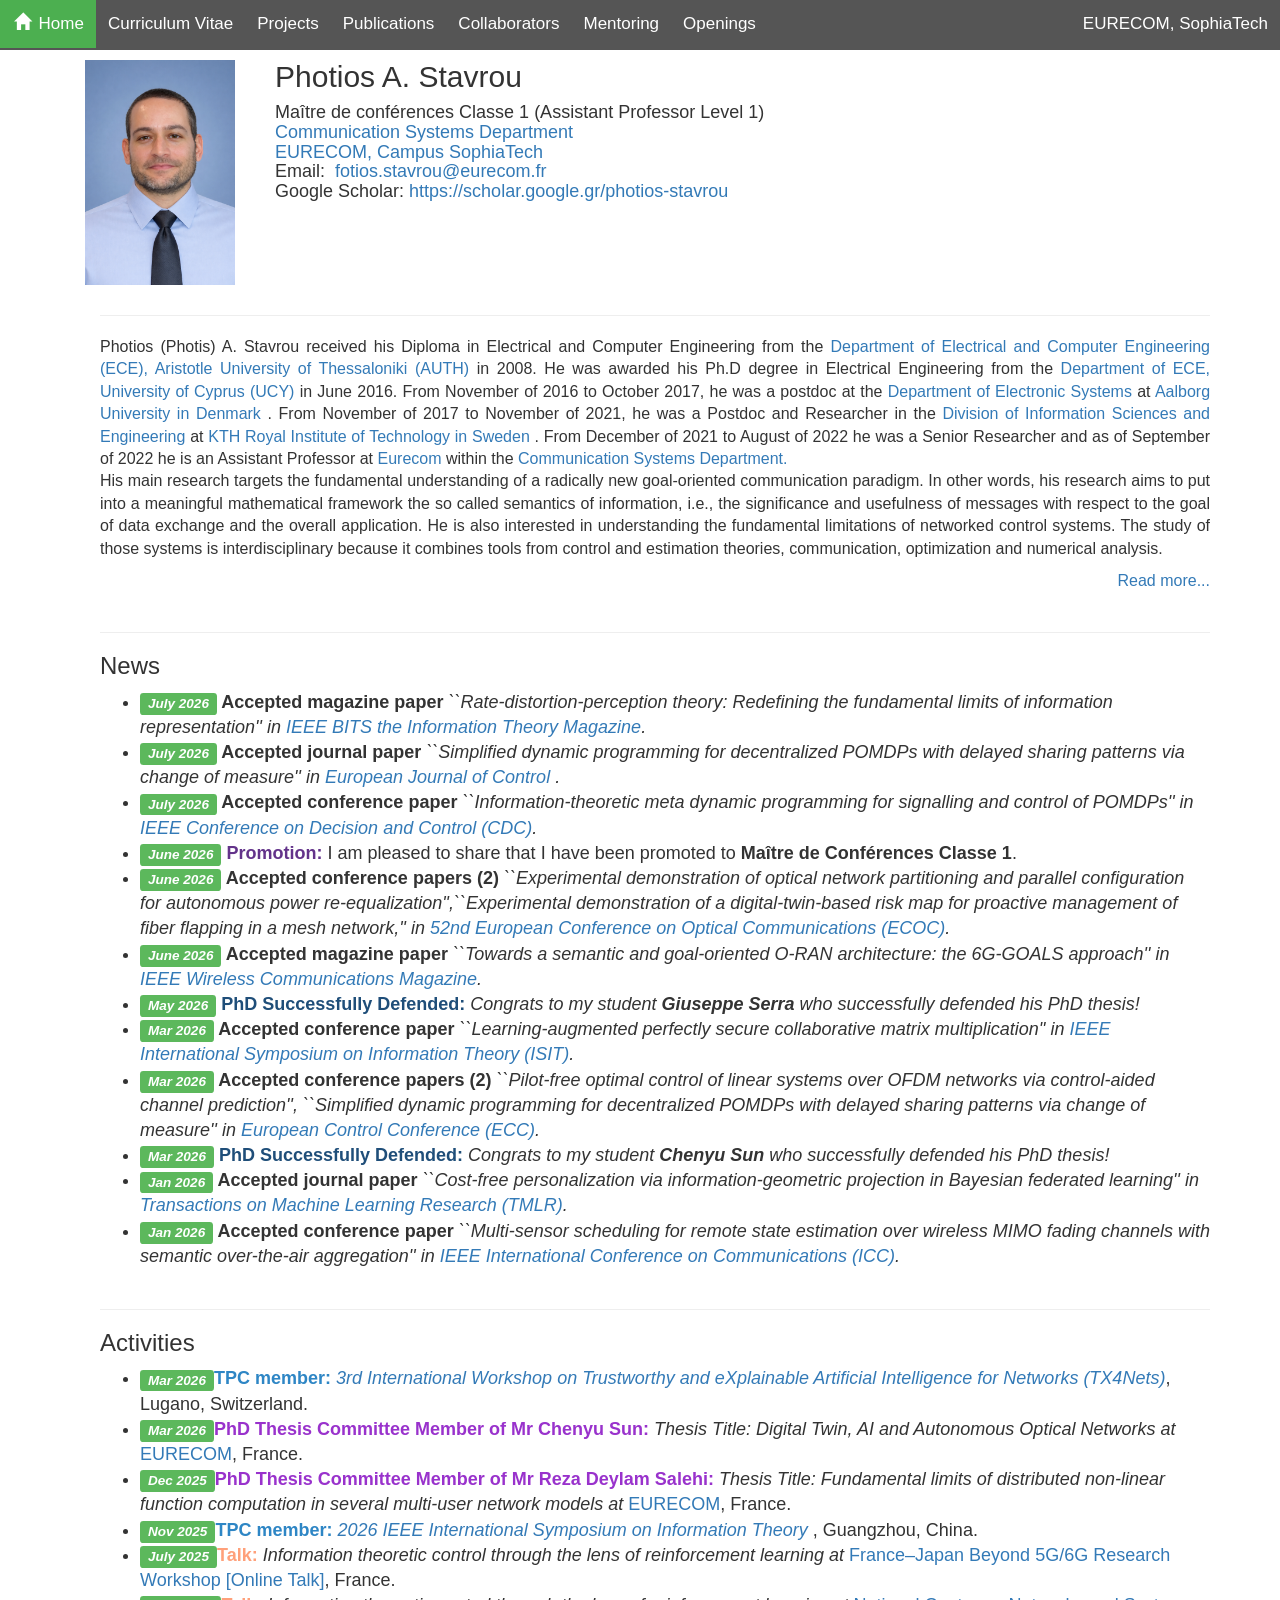
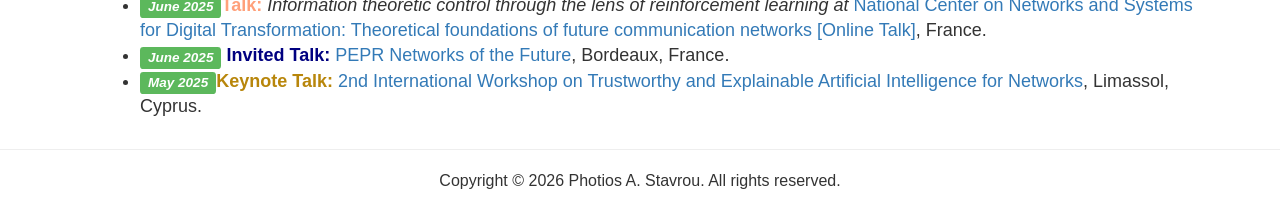
==== index.html @ 4cf9801a "Update index.html" ====
<!DOCTYPE html>
<html>
    
    <head>
        <meta charset="utf-8"/>
        <title>Photios A. Stavrou</title>
        <meta name="viewport" content="width=device-width, initial-scale=1.0"/>
        <!-- Font Awesome Icons -->
        <link rel="stylesheet" href="css/font-awesome.min.css"/>
        <!-- Bootstrap -->
        <link href="css/bootstrap.css" rel="stylesheet"/>
        <!--<link href="css/bootstrap.min.css" rel="stylesheet">-->
        <!-- HTML5 Shim and Respond.js IE8 support of HTML5 elements and media queries -->
        <!-- WARNING: Respond.js doesn't work if you view the page via file:// -->
        <!--[if lt IE 9]>
         <script src="js/html5shiv.js"></script>
         <script src="js/respond.min.js"></script>
         <![endif]-->
        <!-- jQuery (necessary for Bootstrap's JavaScript plugins) -->
        <!-- http://getbootstrap.com/customize/ change "@screen-sm" -> "@screen-md" in @grid-float-breakpoint -->
        <script src="js/jquery.min.js"></script>
        <!-- Include all compiled plugins (below), or include individual files as needed -->
        <script src="js/bootstrap.min.js"></script>
        <script src="js/menucollapse.js"></script>
        <script type="text/javascript" src="js/arrow78.js"></script>
        <script type="text/javascript" src="js/custom.js"></script>

<!--New Material-->

		<style>
    /* Make images resize on small screens */
    img {
        max-width: 100%;
        height: auto;
    }

    /* Home/profile image */
    .profile-img {
        width: 100%;
        max-width: 150px;
        height: auto;
    }

    .profile-text {
        padding-left: 10px;
    }

    .profile-text h2 {
        margin-top: 0;
    }

    /* Better spacing on phones */
    @media (max-width: 767px) {
        body {
            font-size: 14px;
        }

        h2 {
            font-size: 24px;
        }

        h3 {
            font-size: 20px;
        }

        h4 {
            font-size: 14px;
            line-height: 1.5;
        }

        .container {
            width: 100%;
            padding-left: 15px;
            padding-right: 15px;
        }

        /* Top menu becomes vertical on mobile */
        .nav-wrapper a {
            display: block;
            width: 100%;
            text-align: left;
            padding: 10px 15px;
            border-bottom: 1px solid #ddd;
        }

        .navbar-fixed-top.navbar {
            position: relative;
        }

        /* Reduce top margin since fixed navbar can create issues on mobile */
        #home {
            margin-top: 10px !important;
        }

        .profile-img {
            max-width: 100px;
            margin-bottom: 10px;
        }

        .profile-text {
            padding-left: 0;
        }
    }
</style>
	
    </head>
    
    <body id="page-top" class="index">
    <nav>
        <div class="navbar-border nav-wrapper navbar-fixed-top navbar">
            <a class="active" href="#"><i class="glyphicon glyphicon-home fa fa-fw"></i> Home</a>
            <a href="cv_1.html"><i class="fa-fw"></i> Curriculum Vitae</a>
            <a href="projects.html"><i class="fa-fw"></i> Projects</a> 
            <a href="publications.html"><i class="fa-fw"></i> Publications</a>
            <a href="collaborators.html"><i class="fa-fw"></i> Collaborators</a>
            <a href="mentoring.html"><i class="fa-fw"></i> Mentoring</a>
			<a href="openings.html"><i class="fa-fw"></i> Openings</a>
            <!--<a href="#search"><i class="glyphicon glyphicon-search fa fa-fw"></i> Search</a>-->
            <a class="title-navbar" href="https://www.eurecom.fr/en">EURECOM, SophiaTech</a>
        </div>
    </nav>
        
        <section>
            <!-- Place this tag where you want the search results to render -->
            <gcse:searchresults-only></gcse:searchresults-only>
        </section>
        
        <div class="container">

        <!-- Home Section -->
        <section  name="home" id="home" style="margin-top:40px">
            <div class="container">
				<div class="row">
                <!--<div align="left" class="col-md-2" style="margin-top:20px">-->
					<div align="left" class="col-xs-12 col-sm-3 col-md-2" style="margin-top:20px">
                    <a target="_blank" href="images/photis.png">
                        <img id="mobile-img" src="images/photis.png" width="150" border="0" height="180" alt=""></a>
                </div>
               <!--<div align="left" class="col-md-7">-->
					<!--<div align="left" class="col-md-10" style="padding-left:10px">-->
					<div align="left" class="col-xs-12 col-sm-9 col-md-10" style="padding-left:10px">
                    <h2>Photios A. Stavrou</h2>
                    
                    <h4>Maître de conférences Classe 1 (Assistant Professor Level 1)<br>
                        <a href="https://www.eurecom.fr/cm/">Communication Systems Department</a><br>
                        <a href="https://www.eurecom.fr/en/home">EURECOM, Campus SophiaTech</a><br>
                        Email:
                        <script language="JavaScript">
                            <!--
                            document.write("&nbsp;");
                            spiderjam('fotios.stavrou','eurecom.fr');
                            -->
                            </script><br/>
                        Google Scholar: <a target="_blank" href="https://scholar.google.gr/citations?user=s7KQ1fcAAAAJ&hl=en&oi=ao">https://scholar.google.gr/photios-stavrou</a><br>
                    </h4>                    
                </div>
                </div>
			<!--New Material-->




			
                
                <!--<p><a href="#" class="btn btn-primary">More &raquo;</a></p>-->
                <b class="expandshow" style="display:none;" id="tab-1">
                    <button class="btn btn-primary btn-lg btn-block" style="width: 100%;" onclick="javascript:$('.allshow').show();$('.noshow').hide();$('.collapseshow').show();$('.expandshow').hide();">EXPAND ALL SECTIONS <span class="glyphicon glyphicon-chevron-down"></span></button>
                </b>
                <b class="collapseshow" style="display:none;" id="tab-1">
                    <button class="btn btn-primary btn-lg btn-block" style="display: block; width: 100%;" onclick="javascript:$('.allshow').hide();$('.noshow').show();$('.expandshow').show();$('.collapseshow').hide();">COLLAPSE ALL SECTIONS <span class="glyphicon glyphicon-chevron-up"></span></button>
                </b>
                
            </div>
        </section>
        
        <!-- Home Section -->
        <section name="intro" id="intro">
            <div class="container lead">
                <div style="text-align: left; margin-top:10px" class="col-md-12">
                    <!--<h2>Welcome!</h2>-->
                    
                    <b class="noshow" style="display:none;" id="tab-1">
                        <button class="btn btn-default btn-lg btn-block" style="display: block; width: 100%;" onclick="javascript:$('#tab-intro-content').toggle();">Introduction <span class="glyphicon glyphicon-chevron-down"></span></button>
                    </b>
                    
                    <div class="allshow" style="display:none;" id="tab-intro-content">
                        <hr class="star-primary">

                        <p style="text-align:justify"> Photios (Photis) A. Stavrou received his Diploma in Electrical and Computer Engineering  
                        from the <a target="_blank" href="http://www.ucy.ac.cy/"> Department of Electrical and Computer Engineering (ECE), </a> <a target="_blank" href="https://www.auth.gr/ee"> 
                        Aristotle University of Thessaloniki (AUTH)</a> in 2008. He was awarded his Ph.D degree in Electrical Engineering from the <a target="_blank" href="http://www.ucy.ac.cy/ece/en/"> 
                        Department of ECE, <a/> <a target="_blank" href="http://www.ucy.ac.cy/"> University of Cyprus (UCY) </a> in June 2016. From November of 2016 to October 2017, he was a postdoc 
                        at the <a target="_blank" href="http://www.es.aau.dk/"> Department of Electronic Systems </a> at <a target="_blank" href="http://www.en.aau.dk/"> Aalborg University in Denmark </a>. From November of 2017 to November of 2021, he was a Postdoc and Researcher in the 
                        <a target="_blank" href="https://www.kth.se/en/ees/omskolan/organisation/avdelningar/information-science-and-engineering"> Division of Information Sciences and Engineering </a> at <a target="_blank" href="https://www.kth.se/en"> KTH Royal Institute of Technology in Sweden </a>. From December of 2021 
						to August of 2022 he was a Senior Researcher and as of September of 2022 he is an Assistant Professor </a> at <a target="_blank" href="https://www.eurecom.fr/en">Eurecom </a> within the  <a target="_blank" href="https://www.eurecom.fr/cm/welcome">Communication Systems Department.</a>
                        </br>His main research targets the fundamental understanding of a radically new goal-oriented communication paradigm. In other words, his research aims to put into a meaningful mathematical framework the
						so called semantics of information, i.e., the significance and usefulness of messages with respect to the goal of data exchange and the overall application. He is also interested in understanding the fundamental limitations of networked control systems. The study of those systems is interdisciplinary 
			            because it combines tools from control and estimation theories, communication, optimization and numerical analysis.
                        </p>
                    <p style="text-align:right"><a href="cv.html">Read more...</a><p>
                    </div>
                </div>
            </div>
        </section>
        
        
        <!-- News Section -->
        <section  name="news" id="news">
            <div class="container lead">
                <div style="text-align: left; margin-top:10px" class="col-md-12">
                    
                    <b class="noshow" style="display:none;" id="tab-3">
                        <button class="btn btn-default btn-lg btn-block" style="display: block; width: 100%;" onclick="javascript:$('#tab-news-content').toggle();">News  <span class="glyphicon glyphicon-chevron-down"></span></button>
                    </b>
                    <div class="allshow" style="display:none;" id="tab-news-content">
                        <hr class="star-primary">
                        <h3>News</h3>
               			<ul>
							<li><span class="label label-success"><i>July 2026</i></span><b> Accepted magazine paper </b><i> ``Rate-distortion-perception theory: Redefining the fundamental limits of information representation'' in <a target="https://www.itsoc.org/bits"> IEEE BITS the Information Theory Magazine</a>.</i></li></li>
							<li><span class="label label-success"><i>July 2026</i></span><b> Accepted journal paper </b><i> ``Simplified dynamic programming for decentralized POMDPs with delayed sharing patterns via change of measure'' in <a target="https://www.sciencedirect.com/journal/european-journal-of-control"> European Journal of Control </a>.</i></li></li>
							<li><span class="label label-success"><i>July 2026</i></span><b> Accepted conference paper </font> </b><i> ``Information-theoretic meta dynamic programming for signalling and control  of POMDPs''</a> in <a target="https://cdc2026.ieeecss.org/"> IEEE Conference on Decision and Control (CDC)</a>.</i></li></li>
							<li><span class="label label-success"><i>June 2026</i></span><b> <font color=#63338A>Promotion: </font></b> I am pleased to share that I have been promoted to <b>Maître de Conférences Classe 1</b>.</i></li>
						   	<li><span class="label label-success"><i>June 2026</i></span><b> Accepted conference papers (2) </b><i> ``Experimental demonstration of optical network partitioning and parallel configuration for autonomous power re-equalization'',``Experimental demonstration of a digital-twin-based risk map for proactive management of fiber flapping in a mesh network,'' in <a target="https://www.ecoc2026.org/ECOC2026"> 52nd European Conference on Optical Communications (ECOC)</a>.</i></li></li>
							<li><span class="label label-success"><i>June 2026</i></span><b> Accepted magazine paper </b><i> ``Towards a semantic and goal-oriented O-RAN architecture: the 6G-GOALS approach'' in <a target="https://www.comsoc.org/publications/magazines/ieee-wireless-communications"> IEEE Wireless Communications Magazine</a>.</i></li></li>
							<li><span class="label label-success"><i>May 2026</i></span><b> <font color=#1F4E79>PhD Successfully Defended:</font> </b><i> Congrats to my student <b>Giuseppe Serra</b> who successfully defended his PhD thesis!</i>
							<li><span class="label label-success"><i>Mar 2026</i></span><b> Accepted conference paper</b><i> ``Learning-augmented perfectly secure collaborative matrix multiplication'' in <a target="https://2026.ieee-isit.org/"> IEEE International Symposium on Information Theory (ISIT)</a>.</i></li></li>
							<li><span class="label label-success"><i>Mar 2026</i></span><b> Accepted conference papers (2)</b><i> ``Pilot-free optimal control of linear systems over OFDM networks via control-aided channel prediction'', ``Simplified dynamic programming for decentralized POMDPs with delayed sharing patterns via change of measure'' in <a target="https://ecc26.euca-ecc.org/"> European Control Conference (ECC)</a>.</i></li></li>
						    <li><span class="label label-success"><i>Mar 2026</i></span><b> <font color=#1F4E79>PhD Successfully Defended:</font> </b><i> Congrats to my student <b>Chenyu Sun</b> who successfully defended his PhD thesis!</i>
							<li><span class="label label-success"><i>Jan 2026</i></span><b> Accepted journal paper </b><i> ``Cost-free personalization via information-geometric projection in Bayesian federated learning'' in <a target="https://jmlr.org/tmlr/"> Transactions on Machine Learning Research (TMLR)</a>.</i></li></li>
							<li><span class="label label-success"><i>Jan 2026</i></span><b> Accepted conference paper </b><i> ``Multi-sensor scheduling for remote state estimation over wireless MIMO fading channels with semantic over-the-air aggregation'' in <a target="https://icc2026.ieee-icc.org/"> IEEE International Conference on Communications (ICC)</a>.</i></li></li>
							<!--<li><span class="label label-success"><i>September 2025</i></span><b> Accepted journal paper</b><i> ``Alternating minimization schemes for computing rate-distortion-perception functions with f-divergence perception constraints'' in <a target="https://www.itsoc.org/it-trans"> IEEE Transactions on Information Theory</a>.</i></li></li>
						    <li><span class="label label-success"><i>July 2025</i></span><b> Accepted conference paper </font> </b><i> ``Directed information constrained Markov decision processes: Approximations in Value space''</a> in <a target="https://cdc2025.ieeecss.org/"> IEEE Conference on Decision and Control (CDC)</a>.</i></li></li>
						    <li><span class="label label-success"><i>July 2025</i></span><b> <font color=#E9567A>Achievement: </font></b> I am pleased to share that our recently accepted paper at <b>MLSP 2025</b>, titled <i> ``Information entropy-based scheduling for communication-efficient decentralized learning,'' has been selected for oral presentation, ranking among the top 25 submissions of the conference. Congratulations to all co-authors on this recognition! </i></li></li>
						   	<li><span class="label label-success"><i>June 2025</i></span><b> Accepted conference paper </b><i> ``On distributionally robust lossy source coding,'' in <a target="https://www.ieee-itw2025.org/"> IEEE Information Theory Workshop (ITW)</a>.</i></li></li>
						   	<li><span class="label label-success"><i>June 2025</i></span><b> Accepted conference paper </b><i> ``Information entropy-based scheduling for communication-efficient decentralized learning,'' in <a target="https://2025.ieeemlsp.org/en/"> IEEE International Workshop on Machine Learning for Signal Processing (MLSP)</a>.</i></li></li>
						   	<li><span class="label label-success"><i>May 2025</i></span><b> Accepted conference paper </b><i> ``Optimization for semantic-aware resource allocation under CPT-based utilities,'' in <a target="https://2025.ieeespawc.org/"> IEEE 26th International Workshop on Signal Processing and Artificial Intelligence for Wireless Communications (SPAWC)</a>.</i></li></li>
						   	<li><span class="label label-success"><i>April 2025</i></span><b> Accepted conference paper</b><i> ``On the rate-distortion-perception function for Gaussian processes'' in <a target="https://2025.ieee-isit.org/"> IEEE International Symposium on Information Theory (ISIT)</a>.</i></li></li>
						    <li><span class="label label-success"><i>April 2025</i></span><b> Accepted journal paper</b><i> ``Experimental demonstration of local AI-agents for lifecycle management and control automation of optical networks'' in <a target="https://opg.optica.org/jocn/home.cfm"> Journal of Optical Communications and Networking</a>.</i></li></li>
						    <li><span class="label label-success"><i>Mar 2025</i></span><b> Accepted conference paper </font> </b><i> ``A new finite-time horizon dynamic programming analysis of nonanticipative rate-distortion function for Markov sources''</a> in <a target="https://ecc25.euca-ecc.org/"> European Control Conference (ECC)</a>.</i></li></li>
						    <li><span class="label label-success"><i>Mar 2025</i></span><b> Accepted journal paper</b><i> ``Digital twin enabled multi-step strategies for autonomous power equalization in optical networks'' in <a target="https://opg.optica.org/jocn/home.cfm"> Journal of Optical Communications and Networking</a>.</i></li></li>
						    <li><span class="label label-success"><i>Jan 2025</i></span><b> Accepted conference papers (2)</b><i> ``CSI-Free low-complexity remote state estimation over wireless MIMO fading channels using semantic analog aggregation'', ``Goal-oriented semantic resource allocation with cumulative prospect theoretic agents'' in <a target="https://icc2025.ieee-icc.org/"> IEEE International Conference on Communications (ICC)</a>.</i></li></li>
						    <li><span class="label label-success"><i>Dec 2024</i></span><b> Accepted conference paper </font> </b><i> ``Digital twin-enabled optical network channel power management by WSS and booster auto-adjustment''</a> in <a target="https://www.ofcconference.org/en-us/home/"> Optical Fiber Communications Conference and Excibition (OFC)</a>.</i></li></li>
						    <li><span class="label label-success"><i>Sep 2024</i></span><b> Accepted conference paper </b><i> ``First demonstration of fine-tuned LLM for digital twin optical networks: AI-Agent for lifecycle management and automation,'' in <a target="https://www.ecoc2024.org/"> 50th European Conference on Optical Communications (ECOC)</a>.</i></li></li>
						   	<li><span class="label label-success"><i>Sep 2024</i></span><b><font color=#E9967A>New PostDoc: </font></b><i>Dr <a target="_blank" href="https://www.eurecom.fr/en/people/tang-minjie">Minjie Tang</a> joins EURECOM as a new PostDoc in our group. He will work on goal-oriented semantic communications, reinforcement learning, and control under an EU-SNS-JU project. Welcome Minjie! </i></li>
						    <li><span class="label label-success"><i>July 2024</i></span><b> Accepted conference paper </b><i> ``Digital twin enabled automatic power adjustment with multi-step lookahead prediction,'' in <a target="https://www.ecoc2024.org/"> 50th European Conference on Optical Communications (ECOC)</a>.</i></li></li>
						   	<li><span class="label label-success"><i>July 2024</i></span><b> Accepted conference paper </b><i> ``Analyzing α-divergence in Gaussian rate-distortion-perception theory,'' in <a target="https://spawc2024.org/"> 25th IEEE International Workshop on Signal Processing Advances in Wireless Communications (SPAWC)</a>.</i></li></li>
						   	<li><span class="label label-success"><i>April 2024</i></span><b> Accepted conference papers (2)</b><i> ``Copula-based estimation of continuous sources of a class of constrained rate-distortion functions'', ``Computation of the Gaussian multivariate rate-distortion-perception function'' in <a target="https://2024.ieee-isit.org/"> IEEE International Symposium on Information Theory (ISIT)</a>.</i></li></li>
						    <li><span class="label label-success"><i>Mar 2024</i></span><b> Accepted conference paper</b><i> ``Goal-oriented and semantic communication in AI-native networks: the 6G-GOALS approach,'' in <a target="https://www.eucnc.eu/"> 2024 European Conference on Networks and Communications & 6G Summit (EuCNC/6G Summit): Physical Layer and Fundamentals (PHY)</a>.</i></li></li>
						    <li><span class="label label-success"><i>Mar 2024</i></span><b> Accepted journal paper</b><i> ``On the computation of the Gaussian rate-distortion-perception function'' in <a target="https://www.itsoc.org/jsait"> IEEE Journal on Selected Areas in Information Theory</a>.</i></li></li>
						    <li><span class="label label-success"><i>Jan 2024</i></span><b> Accepted journal paper</b><i> ``Indirect NRDF for partially-observable Gauss-Markov processes with MSE distortion: characterizations and optimal solutions'' in <a target="https://ieeecss.org/publication/transactions-automatic-control"> IEEE Transactions on Automatic Control</a>.</i></li></li>
						    <li><span class="label label-success"><i>Jan 2024</i></span><b><font color=#9ACD32>New PhD student: </font></b><i>Mr <a target="_blank" href="https://www.eurecom.fr/en/people/vaidanis-symeon">Symeon Vaidanis</a> joins EURECOM as a new PhD student in our group. He will work on goal-oriented semantic communications within an EU-SNS-JU project. Welcome Symeon! </i></li>
						    <li><span class="label label-success"><i>Dec 2023</i></span><b> Accepted conference paper </font> </b><i> ``Digital twin-enabled optical network automation: power re-optimization''</a> in <a target="https://www.ofcconference.org/en-us/home/about/"> Optical Fiber Communications Conference and Excibition (OFC)</a>.</i></li></li>
						    <li><span class="label label-success"><i>Nov 2023</i></span><b> <font color=#DDA0DD> Best Paper Award </font> </b><i> ``Digital twin-enabled service optimization sequence of actions for power equalization''</a> in <a target="http://acpconf.com/"> Asia Communications and Photonics Conference/International Photonics and Optoelectronics Meetings (ACP/POEM)</a>.</i></li></li>
						    <li><span class="label label-success"><i>Sep 2023</i></span><b> Accepted conference paper </font> </b><i> ``Digital twin-enabled service optimization sequence of actions for power equalization''</a> in <a target="http://acpconf.com/"> Asia Communications and Photonics Conference/International Photonics and Optoelectronics Meetings (ACP/POEM)</a>.</i></li></li>
						    <li><sp-an class="label label-success"><i>July 2023</i></span><b> <font color=#CD5C5C>European Commission Research Grant: </font> </b><i> ``6G-Goal-Oriented AI-Enabled Learning and Semantic Communication Networks''</a>. For few more details check <a href="projects.html"><i class="fa-fw"></i> Projects</a>.</i> </li></li>
						    <li><span class="label label-success"><i>April 2023</i></span><b> Accepted conference papers (2)</b><i> ``Indirect rate distortion functions with f-separable distortion criterion'', ``Computation of rate-distortion-perception-function under f-divergence perception constraints'' in <a target="https://isit2023.org/"> IEEE International Symposium on Information Theory (ISIT)</a>.</i></li></li>
						    <li><span class="label label-success"><i>April 2023</i></span><b> Accepted journal paper</b><i> ``The role of fidelity in goal-oriented semantic communication: a rate distortion approach'' in <a target="https://www.comsoc.org/publications/journals/ieee-tcom"> IEEE Transactions on Communications</a>.</i></li></li>
						    <li><span class="label label-success"><i>Feb 2023</i></span><b> Accepted conference paper</b><i> ``Goal-oriented single-letter codes for lossy joint source-channel coding'' in <a target="https://itw2023.org/"> IEEE Workshop on Information Theory (ITW)</a>.</i></li></li>
						    <!--<li><span class="label label-success"><i>Nov 2022</i></span><b> <font color=#7E5109>Guest Editorial Duties:</font></b> I am serving as a Guest Editor at <a target="https://www.mdpi.com/journal/entropy"> Entropy MDPI</a>, along with <a target="_blank" href="https://pappas-nikolaos.github.io/"> Prof. N. Pappas</a>, 
							<a target="_blank" href="https://users.metu.edu.tr/home304/ssaritas/wwwhome/"> Prof. S. Sar&#305;ta&#351 </a> and <a target="_blank" href="https://sites.google.com/view/giuliacervia/home-page"> Prof. G. Cervia</a>, for a special issue on the <a target="_blank" href="https://www.mdpi.com/journal/entropy/special_issues/9F9R6XA35E"> Foundations of goal-oriented semantic communication in intelligent networks</a>.  
						    <li><span class="label label-success"><i>Oct 2022</i></span><b> <font color=#d2691e>Job Opportunities:</font></b> I have two openings (Phd+Post-Doc) in my research group.  For more detais check <i><a href="openings.html"><i class="fa-fw"></i> Openings</a>.</i></li>
						    <li><span class="label label-success"><i>Sep 2022</i></span><b> <font color=#DC143C>New Position: Maître de conférences (Assistant Professor)</font></b><i> Communication Systems Department at <a target="https://www.eurecom.fr/"> Eurecom</a>, Sophia-Antipolis, France.</i></li></li>
						    <li><span class="label label-success"><i>April 2022</i></span><b> <font color=#0000FF>IEEE Senior Member: </font></b> Elevated to the grade of IEEE Senior member.</li>
						    <li><span class="label label-success"><i>April 2022</i></span><b> Accepted conference paper</b><i> ``A rate distortion approach to goal-oriented communication'' in <a target="https://www.isit2022.org/"> IEEE International Symposium on Information Theory (ISIT)</a>.</i></li></li>-->
				          </ul>
                    </div>
                </div>
            </div>
        </section>

        <!-- Recent Activities Section -->
        <section  name="activities" id="activities">
            <div class="container lead">
                <div style="text-align: left; margin-top:10px" class="col-md-12">
                    
                    <b class="noshow" style="display:none;" id="tab-3">
                        <button class="btn btn-default btn-lg btn-block" style="display: block; width: 100%;" onclick="javascript:$('#tab-activities-content').toggle();">Activities  <span class="glyphicon glyphicon-chevron-down"></span></button>
                    </b>
                    <div class="allshow" style="display:none;" id="tab-activities-content">
                        <hr class="star-primary">
                        <h3>Activities</h3>
                        <ul> 
							<li><span class="label label-success"><i>Mar 2026</i></span><b><font color=#2E86C5>TPC member: </font></b><i><a target="_blank" href="https://sites.google.com/view/tx4nets2026/home?authuser=0"> 3rd International Workshop on Trustworthy and eXplainable Artificial Intelligence for Networks (TX4Nets)</a></i>, Lugano, Switzerland.</i></li></li>
                            <li><span class="label label-success"><i>Mar 2026</i></span><b><font color=#9932CC>PhD Thesis Committee Member of Mr Chenyu Sun: </font></b><i> Thesis Title: Digital Twin, AI and Autonomous Optical Networks at </i><a target="_blank" href="https://www.eurecom.fr/en"> EURECOM</a>, France.</i></li></li>
                            <li><span class="label label-success"><i>Dec 2025</i></span><b><font color=#9932CC>PhD Thesis Committee Member of Mr Reza Deylam Salehi: </font></b><i> Thesis Title: Fundamental limits of distributed non-linear function computation in several multi-user network models at </i><a target="_blank" href="https://www.eurecom.fr/en"> EURECOM</a>, France.</i></li></li>
                            <li><span class="label label-success"><i>Nov 2025</i></span><b><font color=#2E86C5>TPC member: </font></b><i><a target="_blank" href="https://2026.ieee-isit.org/"> 2026 IEEE International Symposium on Information Theory </a></i>, Guangzhou, China.</i></li></li>
                            <li><span class="label label-success"><i>July 2025</i></span><b><font color=#FFA07A>Talk: </font></b><i>Information theoretic control through the lens of reinforcement learning at </i><a target="_blank" href="">France–Japan Beyond 5G/6G Research Workshop [Online Talk]</a>, France.</i></li></li>
                            <li><span class="label label-success"><i>June 2025</i></span><b><font color=#FFA07A>Talk: </font></b><i>Information theoretic control through the lens of reinforcement learning at </i><a target="_blank" href="https://perso.telecom-paristech.fr/wigger/Foundations_Networks.html">National Center on Networks and Systems for Digital Transformation: Theoretical foundations of future communication networks [Online Talk]</a>, France.</i></li></li>
                            <li><span class="label label-success"><i>June 2025</i></span><b> <font color=#000080>Invited Talk:</font> </b><a target="_blank" href="https://pepr-reseaux.sciencesconf.org/resource/page/id/2">PEPR Networks of the Future</a>, Bordeaux, France.</li>
                            <li><span class="label label-success"><i>May 2025</i></span><b><font color=#B8860B>Keynote Talk: </font></b><a target="_blank" href="https://networking.ifip.org/2025/index.php/workshops/tx4nets">2nd International Workshop on Trustworthy and Explainable Artificial Intelligence for Networks</a>, Limassol, Cyprus.</li>
                            <!--<li><span class="label label-success"><i>May 2024</i></span><b><font color=#6b00b3>Project F2F meeting: </font></b><i> 6G-GOALS SNS-JU Project Meeting, Capri, Italy, 29-31 of May.</i></li>
                            <li><span class="label label-success"><i>Feb 2024</i></span><b><font color=#7393B3>Seminar Talk: </font></b><i>On the computation of the rate-distortion-perception function at </i><a target="_blank" href="https://project.inria.fr/peprreseauxdufuturpc9/seminar-series/">PEPR, PC-9: Foundations of Communication Networks Online Seminars (FOUNDS)</a>, French National Agency for Research (ANR), France 2030 Program. [<a target="_blank" href="https://www.canal-u.tv/chaines/founds/founds-seminar-series-talk-06-by-dr-fotios-stavrou-on-the-computation-of-rate">Online link</a>]</i></li></li>
                            <li><span class="label label-success"><i>Jan 2024</i></span><b><font color=#OO8B8B>Kick-off meeting of EU SNS 6G-GOALS: </font></b><a target="_blank" href="https://www.leti-cea.com/cea-tech/leti/english/Pages/Welcome.aspx">CEA-LETI</a>, Grenoble, France.</i></li></li>
                            <li><span class="label label-success"><i>Nov 2023</i></span><b><font color=#FFA07A>Talk: </font></b><i>Information-theoretic perspectives in communications, sensing, and control, at </i><a target="_blank" href="https://www.eurecom.fr/en/node/388">EURECOM</a>, France.</i></li></li>
                            <li><span class="label label-success"><i>Sept 2023</i></span><b><font color=#B8860B>Keynote Talk: </font></b><a target="_blank" href="">Huawei Strategy and Technology Workshop</a>, Tegernsee, Germany.</i></li></li>
                            <li><span class="label label-success"><i>July 2023</i></span><b><font color=#800080>Session Chairing: </font></b><a target="_blank" href="https://www.6gwff.org/">6G Wireless Foundations Forum</a>, EURECOM, Sophia-Antipolis, France.</i></li></li>
                            <li><span class="label label-success"><i>July 2023</i></span><b><font color=#FF7F50>Keynote Talk: </font></b><a target="_blank" href="http://idi-wolit.com/wolit23/">International Workshop on Learning and Information Theory</a>, Shenzhen-Hong Kong.</i></li></li>
                            <li><span class="label label-success"><i>Nov 2022</i></span><b><font color=#2E86C1 >Guest Editor: </font></b><a target="_blank" href="https://www.mdpi.com/journal/entropy"> Entropy MDPI</a>, Basel, CH.</i></li></li>
                            <li><span class="label label-success"><i>July 2022</i></span><b><font color=#FFA07A>Talk: </font></b><a target="_blank" href="https://ecc22.euca-ecc.org/">European Control Conference</a>, London, UK.</i></li></li>
                            <li><span class="label label-success"><i>May 2021</i></span><b> <font color=#000080>Invited Seminar Talk:</font> </b>Structural Solutions via Optimal Reverse-Waterfilling Algorithms in Low-Delay Quantized MMSE State Estimation:</i><a target="_blank" href="https://www.youtube.com/watch?v=rfX8IS6SCX0&t=24s"> Online at Youtube</a></li></li>-->
                            </ul>
                    </div>
                </div>
            </div>
        </section>
       <!-- Global site tag (gtag.js) - Google Analytics -->
<script async src="https://www.googletagmanager.com/gtag/js?id=UA-70084577-1"></script>
<script>
  window.dataLayer = window.dataLayer || [];
  function gtag(){dataLayer.push(arguments);}
  gtag('js', new Date());

  gtag('config', 'UA-70084577-1');
</script>

        </div>
        
        
    <hr class="star-primary">
    <footer>
        <small>
            <center>
            <p>Copyright &copy; 2026 Photios A. Stavrou. All rights reserved.</p>
            </center>
        </small>
    </footer>
    </body>
</html>
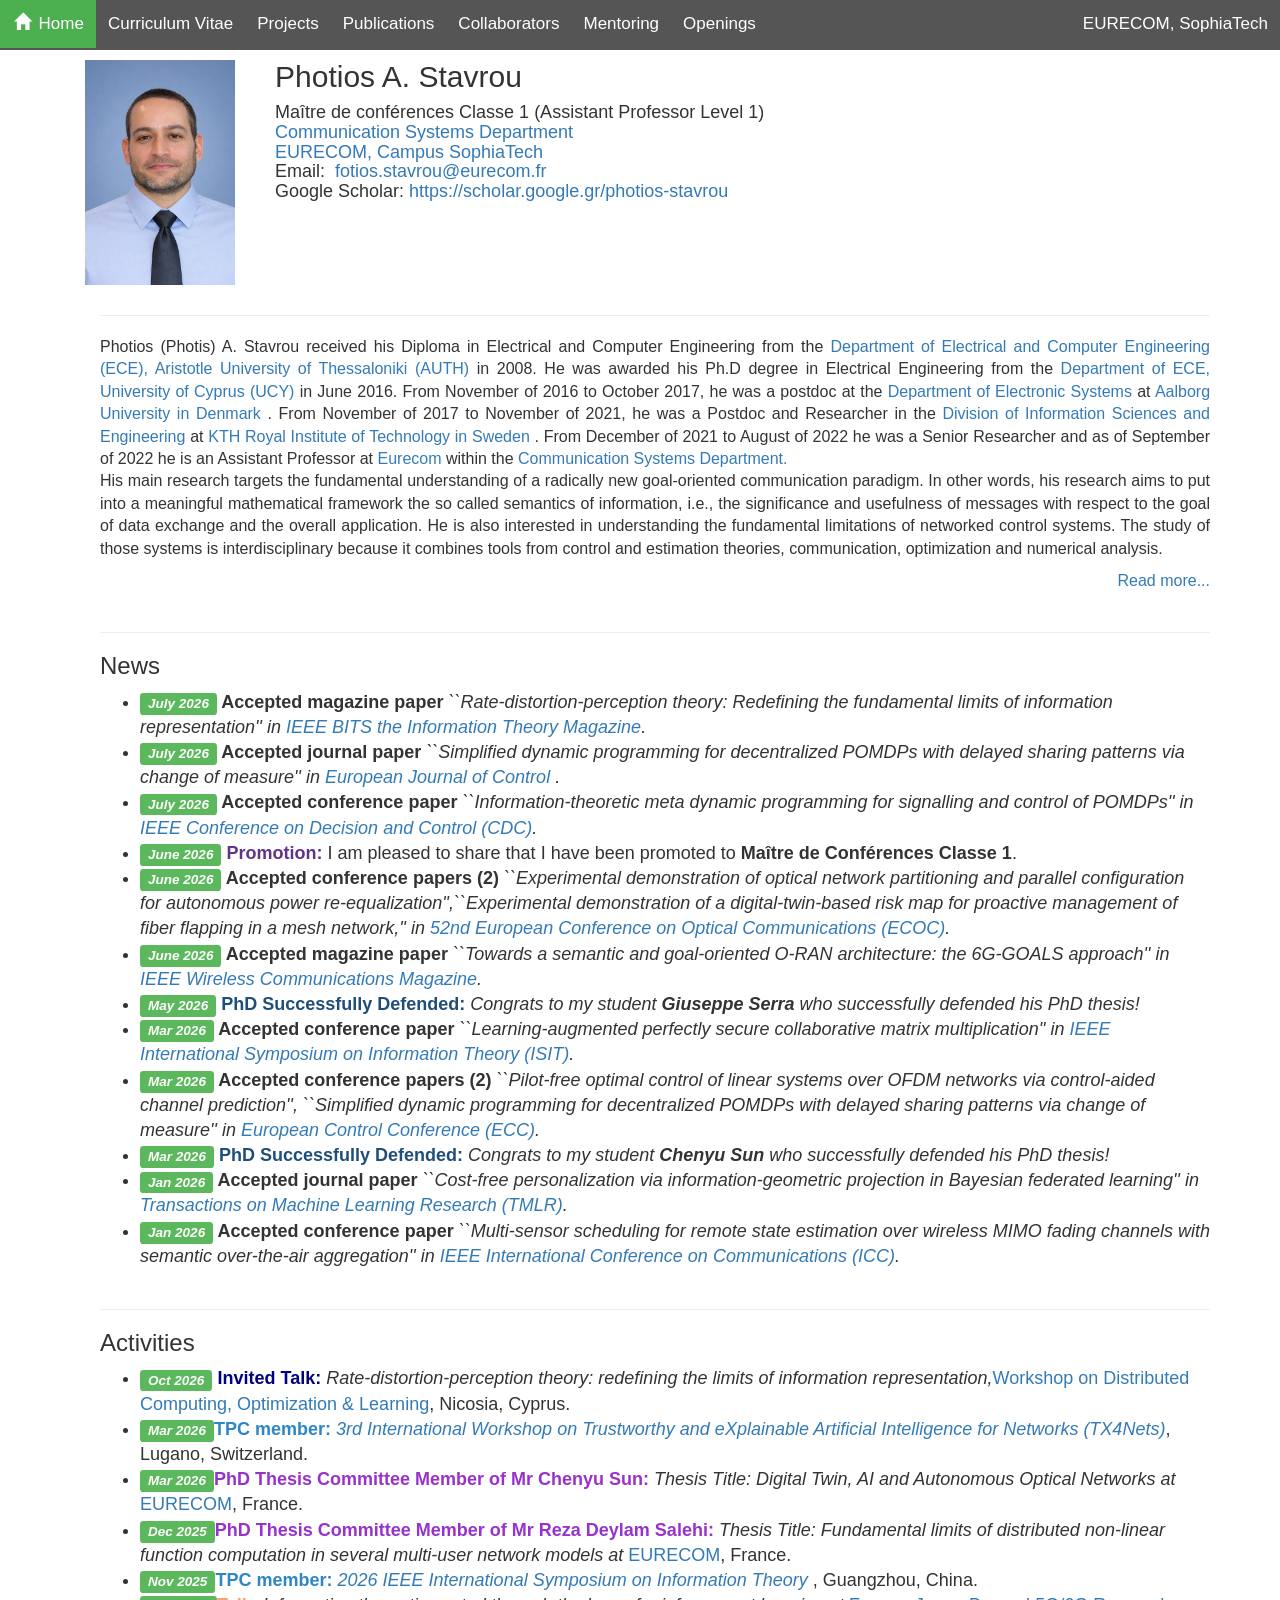
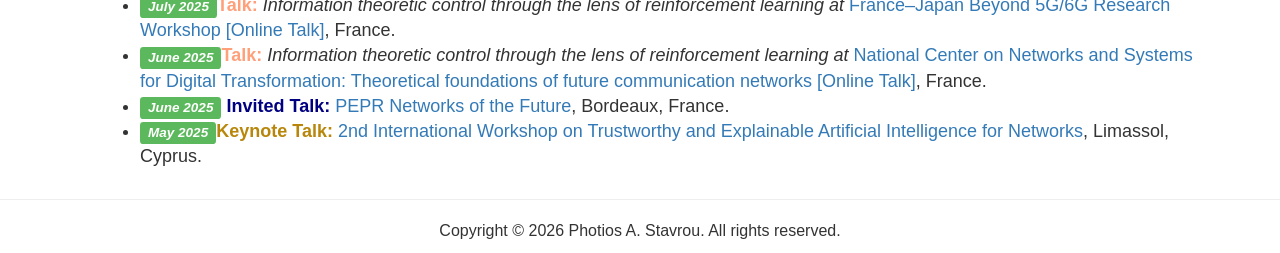
==== commit 2313aae1: "Update index.html" ====
--- a/index.html
+++ b/index.html
@@ -280,7 +280,8 @@
                         <hr class="star-primary">
                         <h3>Activities</h3>
                         <ul> 
-							<li><span class="label label-success"><i>Mar 2026</i></span><b><font color=#2E86C5>TPC member: </font></b><i><a target="_blank" href="https://sites.google.com/view/tx4nets2026/home?authuser=0"> 3rd International Workshop on Trustworthy and eXplainable Artificial Intelligence for Networks (TX4Nets)</a></i>, Lugano, Switzerland.</i></li></li>
+							<li><span class="label label-success"><i>Oct 2026</i></span><b> <font color=#000080>Invited Talk:</font> </b><i>Rate-distortion-perception theory: redefining the limits of information representation,</i><a target="_blank" href="https://themistoklis.org/wdcl2026/">Workshop on Distributed Computing, Optimization & Learning</a>, Nicosia, Cyprus.</li>
+                            <li><span class="label label-success"><i>Mar 2026</i></span><b><font color=#2E86C5>TPC member: </font></b><i><a target="_blank" href="https://sites.google.com/view/tx4nets2026/home?authuser=0"> 3rd International Workshop on Trustworthy and eXplainable Artificial Intelligence for Networks (TX4Nets)</a></i>, Lugano, Switzerland.</i></li></li>
                             <li><span class="label label-success"><i>Mar 2026</i></span><b><font color=#9932CC>PhD Thesis Committee Member of Mr Chenyu Sun: </font></b><i> Thesis Title: Digital Twin, AI and Autonomous Optical Networks at </i><a target="_blank" href="https://www.eurecom.fr/en"> EURECOM</a>, France.</i></li></li>
                             <li><span class="label label-success"><i>Dec 2025</i></span><b><font color=#9932CC>PhD Thesis Committee Member of Mr Reza Deylam Salehi: </font></b><i> Thesis Title: Fundamental limits of distributed non-linear function computation in several multi-user network models at </i><a target="_blank" href="https://www.eurecom.fr/en"> EURECOM</a>, France.</i></li></li>
                             <li><span class="label label-success"><i>Nov 2025</i></span><b><font color=#2E86C5>TPC member: </font></b><i><a target="_blank" href="https://2026.ieee-isit.org/"> 2026 IEEE International Symposium on Information Theory </a></i>, Guangzhou, China.</i></li></li>
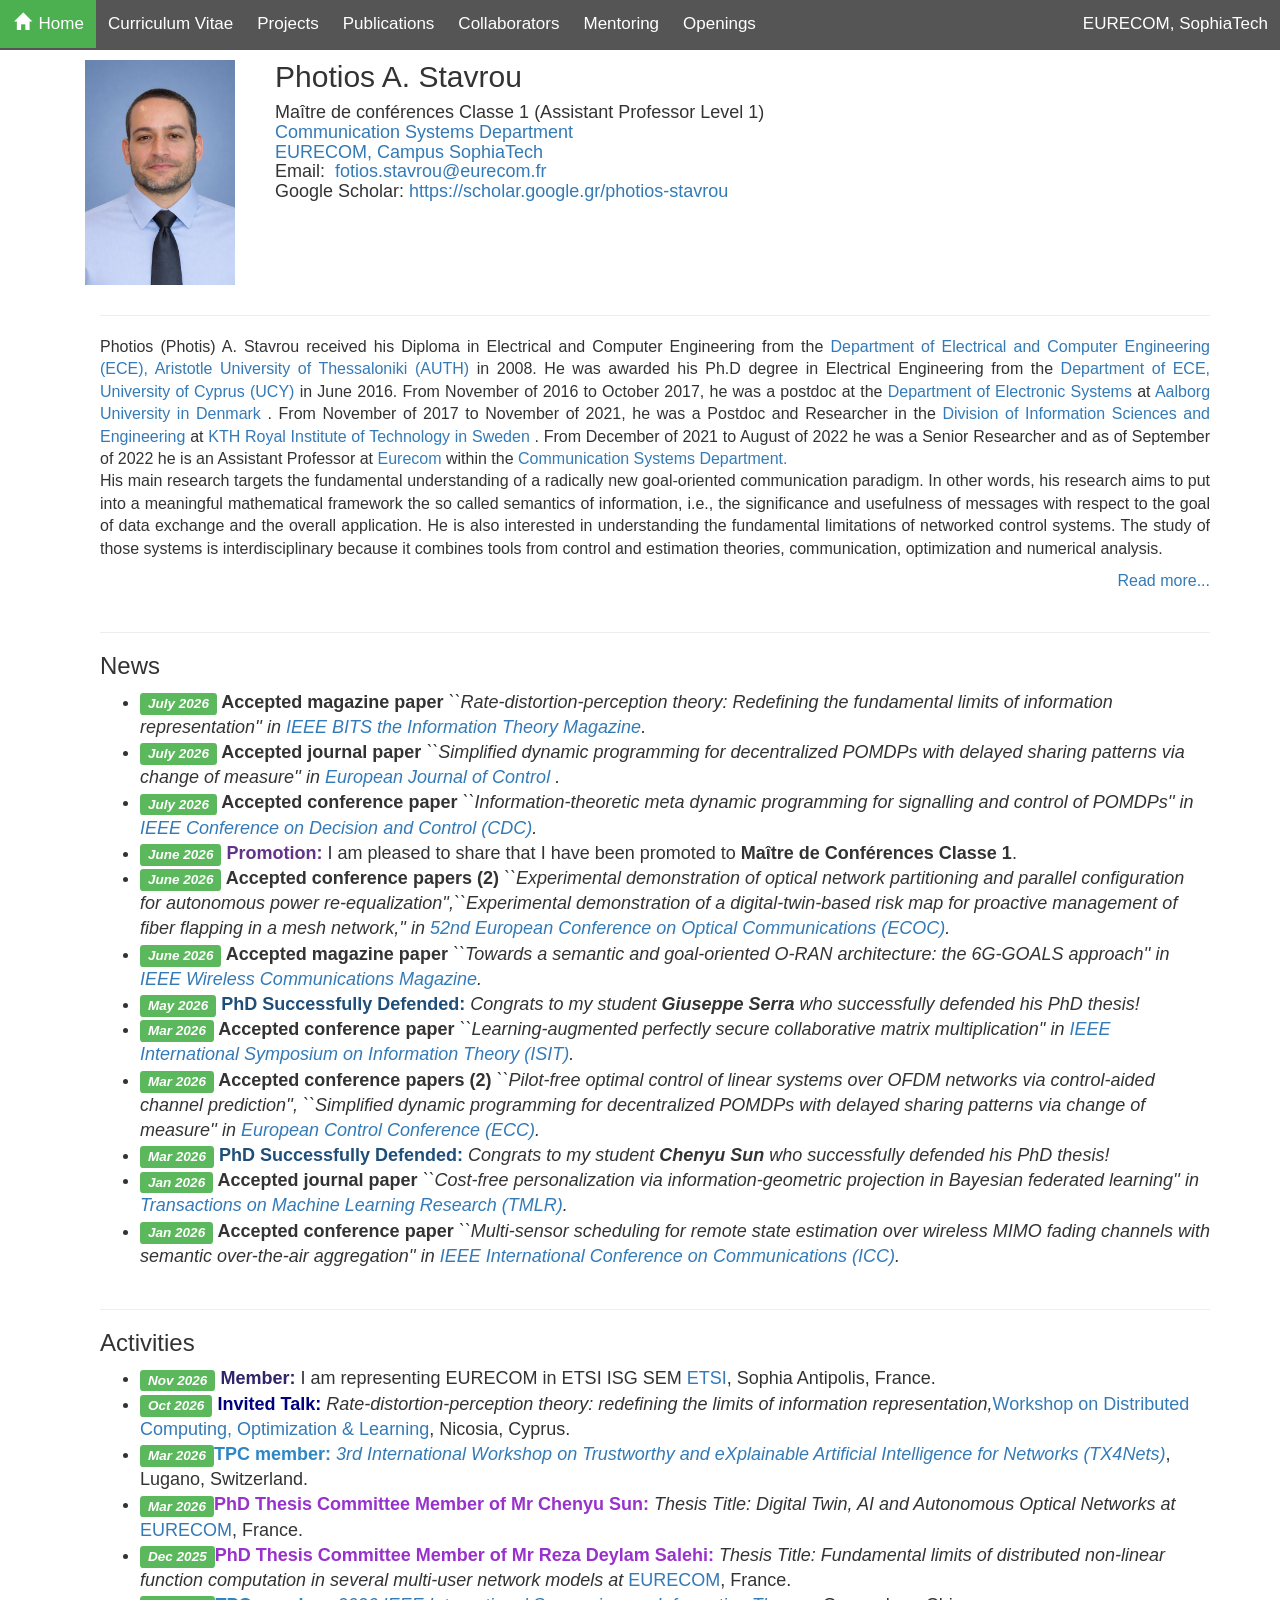
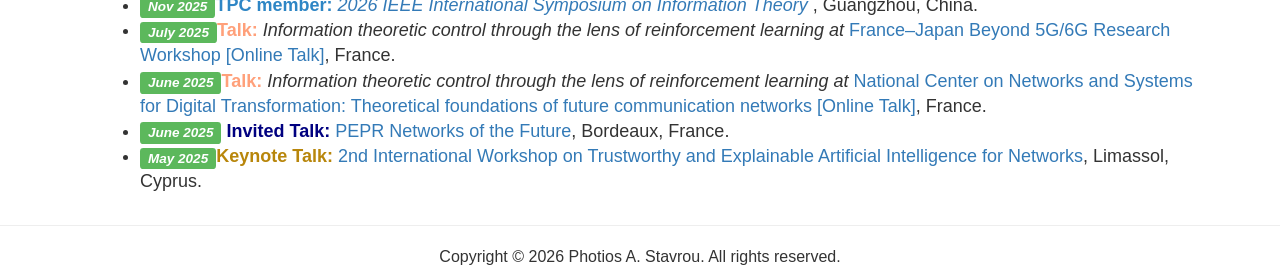
==== commit b0d44527: "Update index.html" ====
--- a/index.html
+++ b/index.html
@@ -280,7 +280,8 @@
                         <hr class="star-primary">
                         <h3>Activities</h3>
                         <ul> 
-							<li><span class="label label-success"><i>Oct 2026</i></span><b> <font color=#000080>Invited Talk:</font> </b><i>Rate-distortion-perception theory: redefining the limits of information representation,</i><a target="_blank" href="https://themistoklis.org/wdcl2026/">Workshop on Distributed Computing, Optimization & Learning</a>, Nicosia, Cyprus.</li>
+							<li><span class="label label-success"><i>Nov 2026</i></span><b> <font color=#31246B> Member:</font> </b>I am representing EURECOM in ETSI ISG SEM <a target="_blank" href="https://www.etsi.org/">ETSI</a>, Sophia Antipolis, France.</li>
+                            <li><span class="label label-success"><i>Oct 2026</i></span><b> <font color=#000080>Invited Talk:</font> </b><i>Rate-distortion-perception theory: redefining the limits of information representation,</i><a target="_blank" href="https://themistoklis.org/wdcl2026/">Workshop on Distributed Computing, Optimization & Learning</a>, Nicosia, Cyprus.</li>
                             <li><span class="label label-success"><i>Mar 2026</i></span><b><font color=#2E86C5>TPC member: </font></b><i><a target="_blank" href="https://sites.google.com/view/tx4nets2026/home?authuser=0"> 3rd International Workshop on Trustworthy and eXplainable Artificial Intelligence for Networks (TX4Nets)</a></i>, Lugano, Switzerland.</i></li></li>
                             <li><span class="label label-success"><i>Mar 2026</i></span><b><font color=#9932CC>PhD Thesis Committee Member of Mr Chenyu Sun: </font></b><i> Thesis Title: Digital Twin, AI and Autonomous Optical Networks at </i><a target="_blank" href="https://www.eurecom.fr/en"> EURECOM</a>, France.</i></li></li>
                             <li><span class="label label-success"><i>Dec 2025</i></span><b><font color=#9932CC>PhD Thesis Committee Member of Mr Reza Deylam Salehi: </font></b><i> Thesis Title: Fundamental limits of distributed non-linear function computation in several multi-user network models at </i><a target="_blank" href="https://www.eurecom.fr/en"> EURECOM</a>, France.</i></li></li>
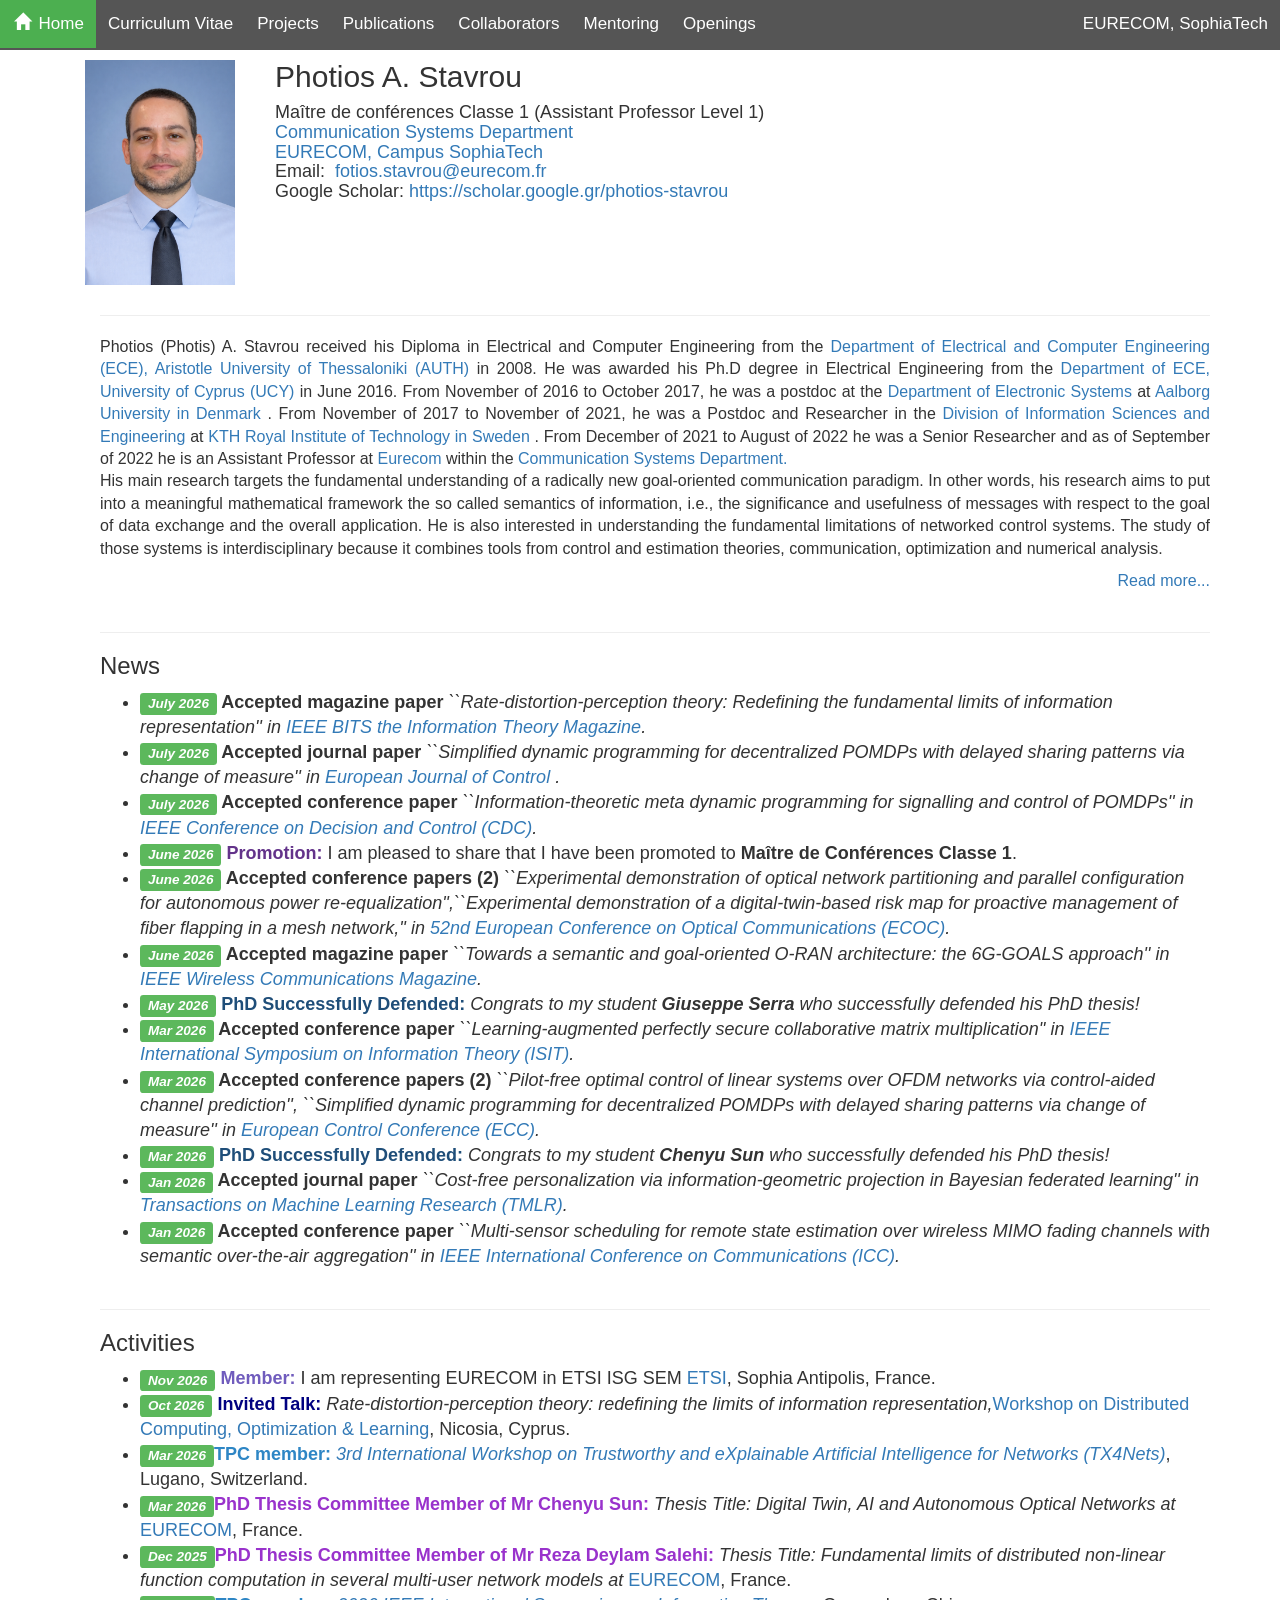
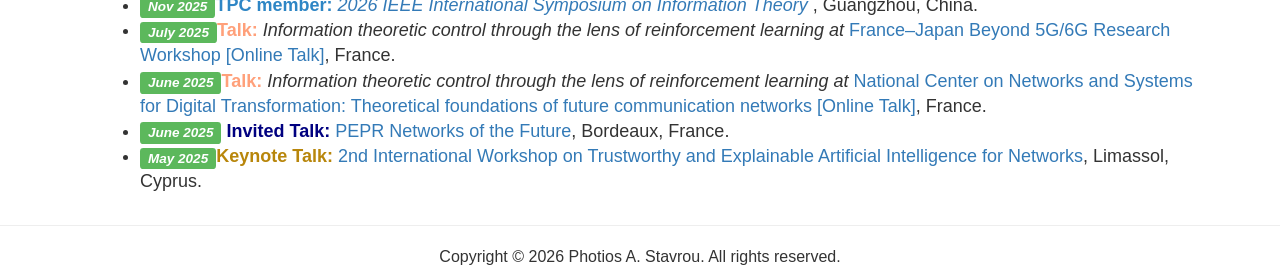
==== commit 46f99095: "Update index.html" ====
--- a/index.html
+++ b/index.html
@@ -280,7 +280,7 @@
                         <hr class="star-primary">
                         <h3>Activities</h3>
                         <ul> 
-							<li><span class="label label-success"><i>Nov 2026</i></span><b> <font color=#31246B> Member:</font> </b>I am representing EURECOM in ETSI ISG SEM <a target="_blank" href="https://www.etsi.org/">ETSI</a>, Sophia Antipolis, France.</li>
+							<li><span class="label label-success"><i>Nov 2026</i></span><b> <font color=#705CBD> Member:</font> </b>I am representing EURECOM in ETSI ISG SEM <a target="_blank" href="https://www.etsi.org/">ETSI</a>, Sophia Antipolis, France.</li>
                             <li><span class="label label-success"><i>Oct 2026</i></span><b> <font color=#000080>Invited Talk:</font> </b><i>Rate-distortion-perception theory: redefining the limits of information representation,</i><a target="_blank" href="https://themistoklis.org/wdcl2026/">Workshop on Distributed Computing, Optimization & Learning</a>, Nicosia, Cyprus.</li>
                             <li><span class="label label-success"><i>Mar 2026</i></span><b><font color=#2E86C5>TPC member: </font></b><i><a target="_blank" href="https://sites.google.com/view/tx4nets2026/home?authuser=0"> 3rd International Workshop on Trustworthy and eXplainable Artificial Intelligence for Networks (TX4Nets)</a></i>, Lugano, Switzerland.</i></li></li>
                             <li><span class="label label-success"><i>Mar 2026</i></span><b><font color=#9932CC>PhD Thesis Committee Member of Mr Chenyu Sun: </font></b><i> Thesis Title: Digital Twin, AI and Autonomous Optical Networks at </i><a target="_blank" href="https://www.eurecom.fr/en"> EURECOM</a>, France.</i></li></li>
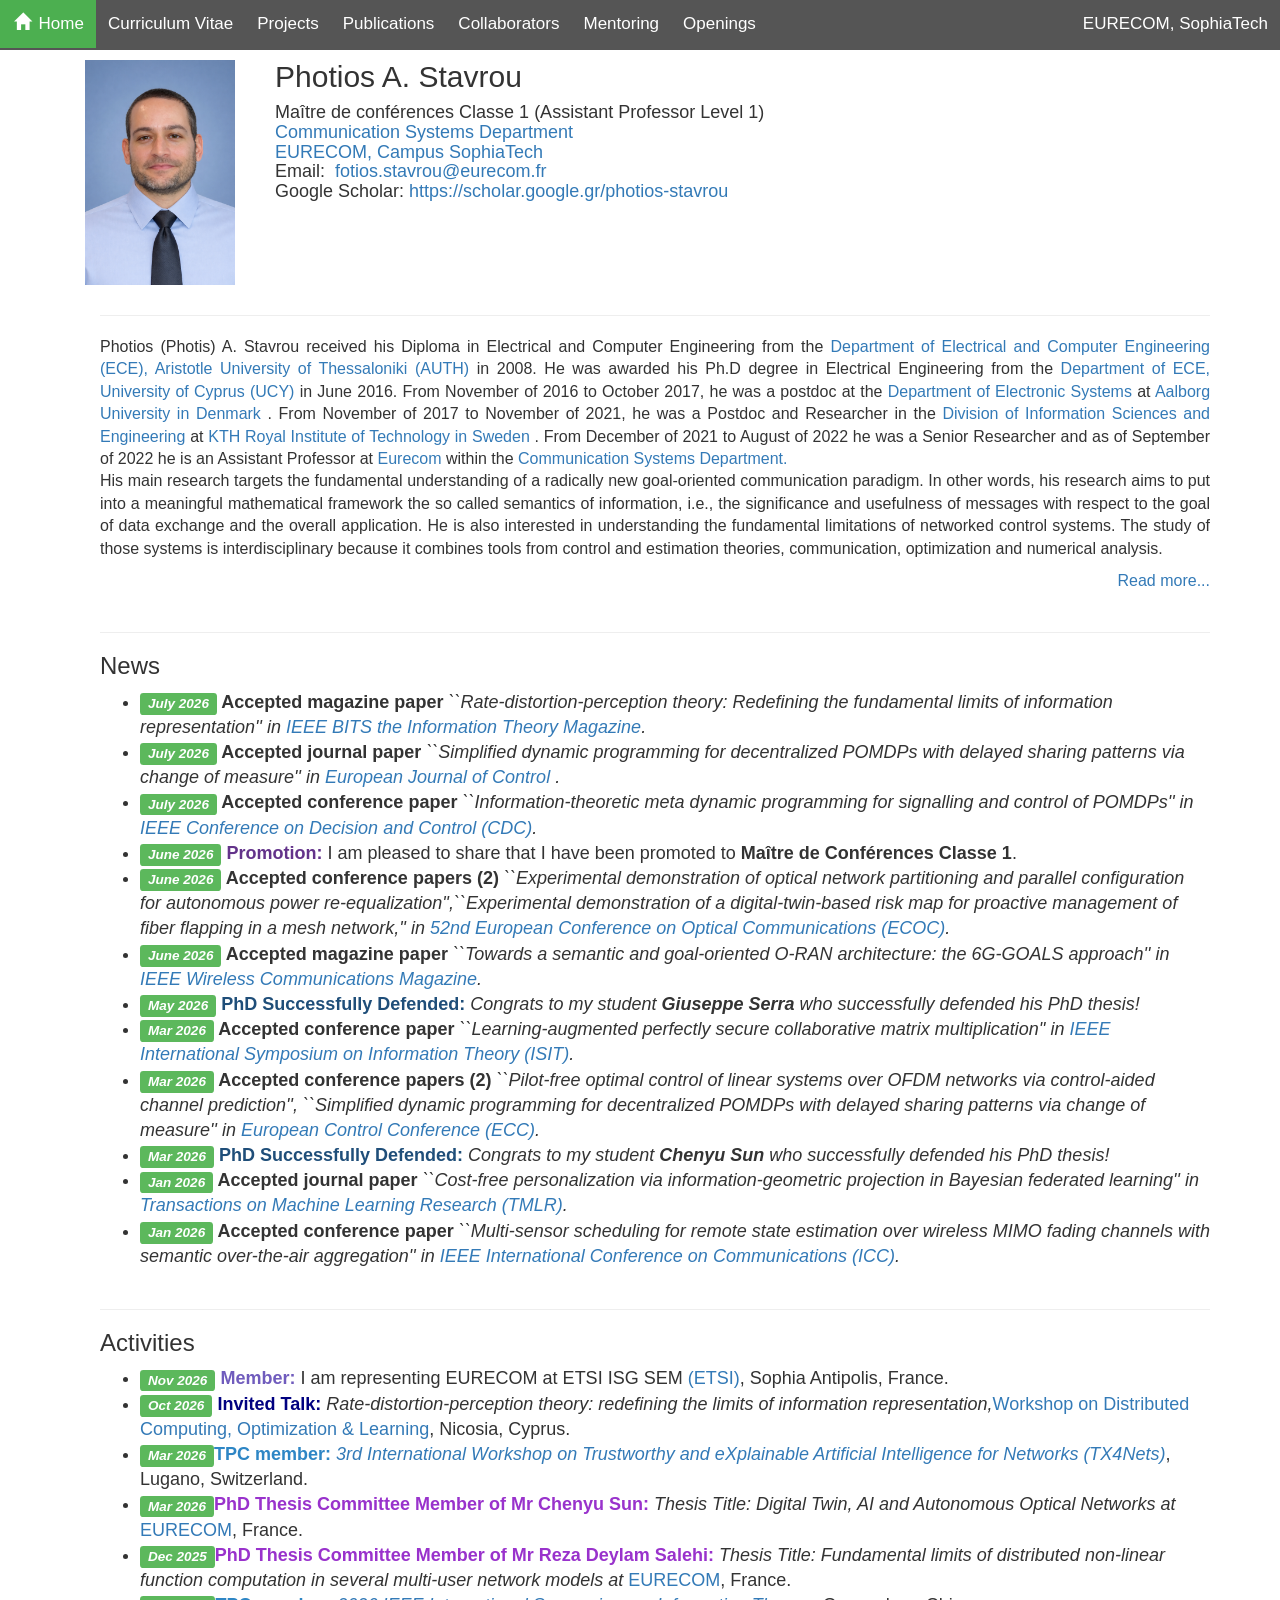
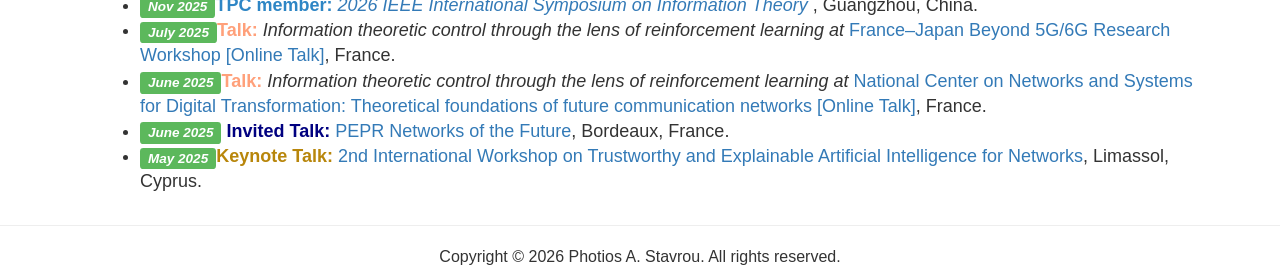
==== commit 942dd379: "Update index.html" ====
--- a/index.html
+++ b/index.html
@@ -280,7 +280,7 @@
                         <hr class="star-primary">
                         <h3>Activities</h3>
                         <ul> 
-							<li><span class="label label-success"><i>Nov 2026</i></span><b> <font color=#705CBD> Member:</font> </b>I am representing EURECOM in ETSI ISG SEM <a target="_blank" href="https://www.etsi.org/">ETSI</a>, Sophia Antipolis, France.</li>
+							<li><span class="label label-success"><i>Nov 2026</i></span><b> <font color=#705CBD> Member:</font> </b>I am representing EURECOM at ETSI ISG SEM <a target="_blank" href="https://www.etsi.org/">(ETSI)</a>, Sophia Antipolis, France.</li>
                             <li><span class="label label-success"><i>Oct 2026</i></span><b> <font color=#000080>Invited Talk:</font> </b><i>Rate-distortion-perception theory: redefining the limits of information representation,</i><a target="_blank" href="https://themistoklis.org/wdcl2026/">Workshop on Distributed Computing, Optimization & Learning</a>, Nicosia, Cyprus.</li>
                             <li><span class="label label-success"><i>Mar 2026</i></span><b><font color=#2E86C5>TPC member: </font></b><i><a target="_blank" href="https://sites.google.com/view/tx4nets2026/home?authuser=0"> 3rd International Workshop on Trustworthy and eXplainable Artificial Intelligence for Networks (TX4Nets)</a></i>, Lugano, Switzerland.</i></li></li>
                             <li><span class="label label-success"><i>Mar 2026</i></span><b><font color=#9932CC>PhD Thesis Committee Member of Mr Chenyu Sun: </font></b><i> Thesis Title: Digital Twin, AI and Autonomous Optical Networks at </i><a target="_blank" href="https://www.eurecom.fr/en"> EURECOM</a>, France.</i></li></li>
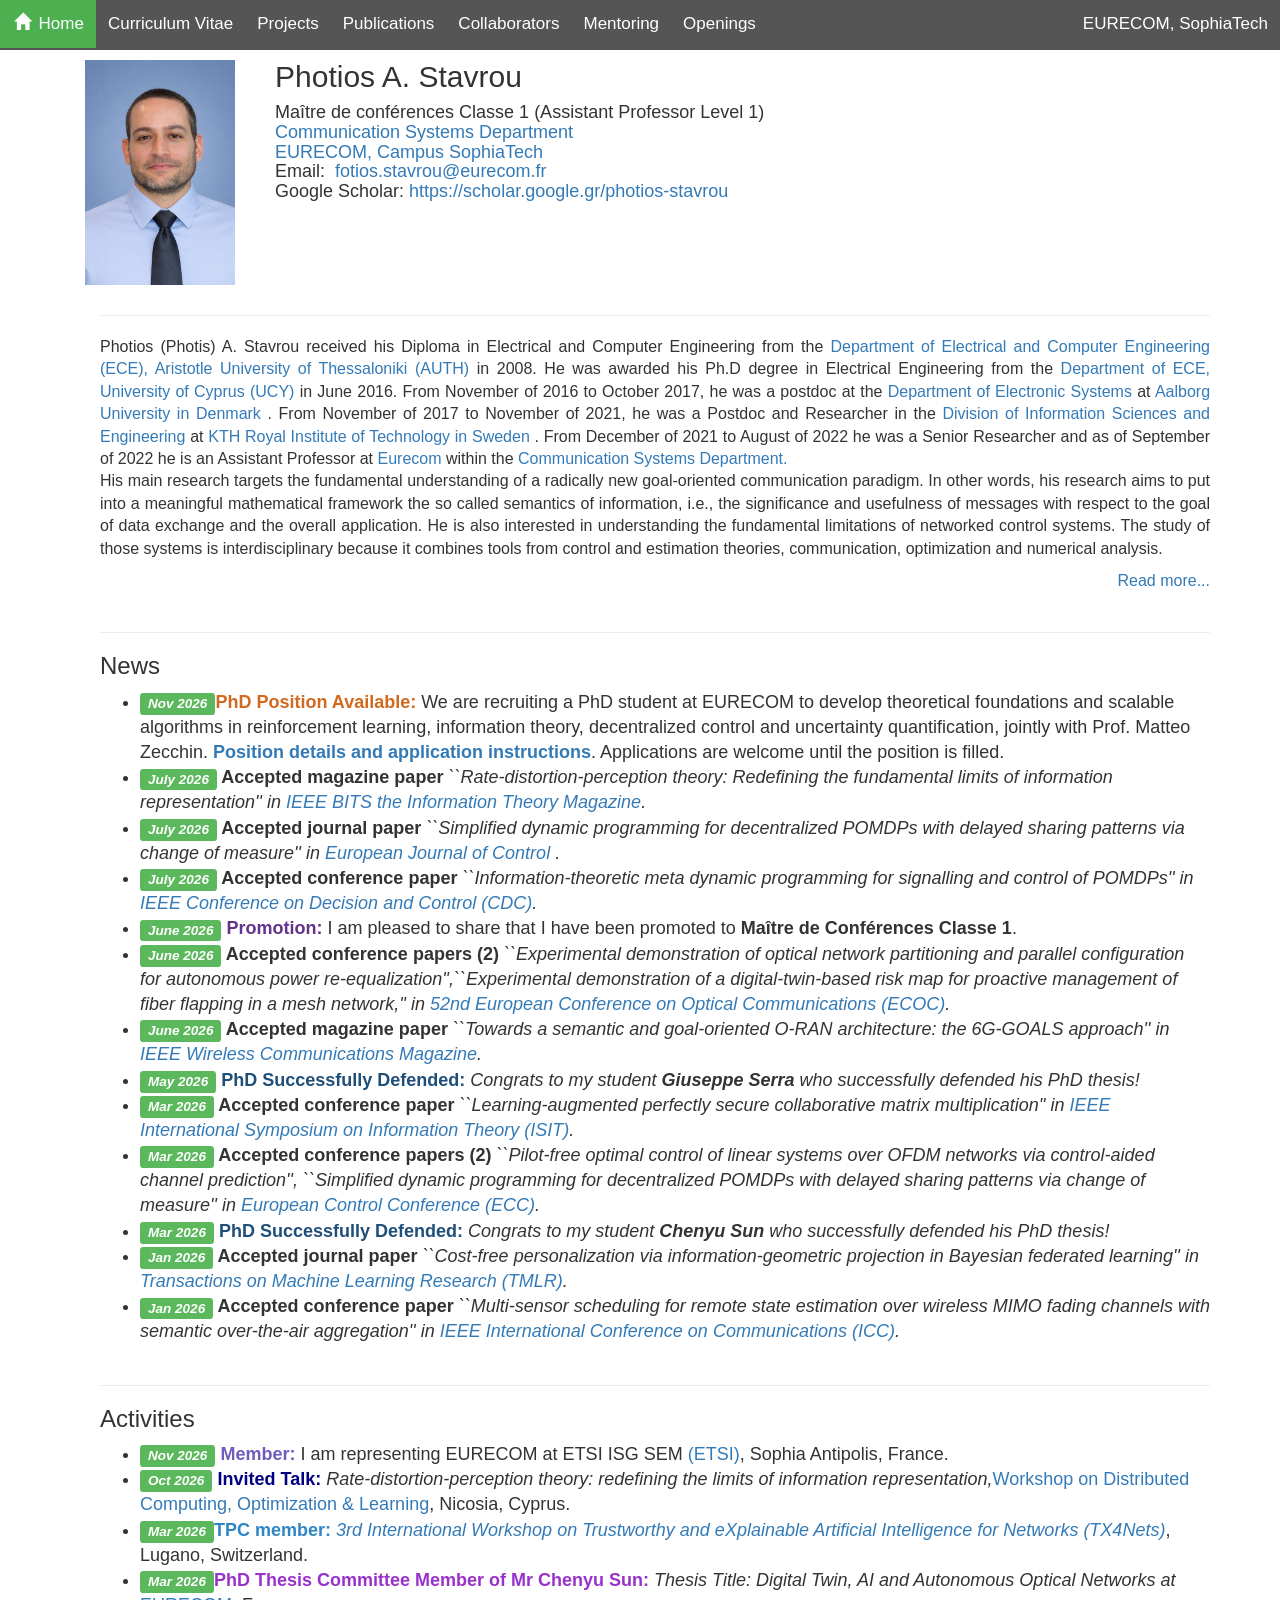
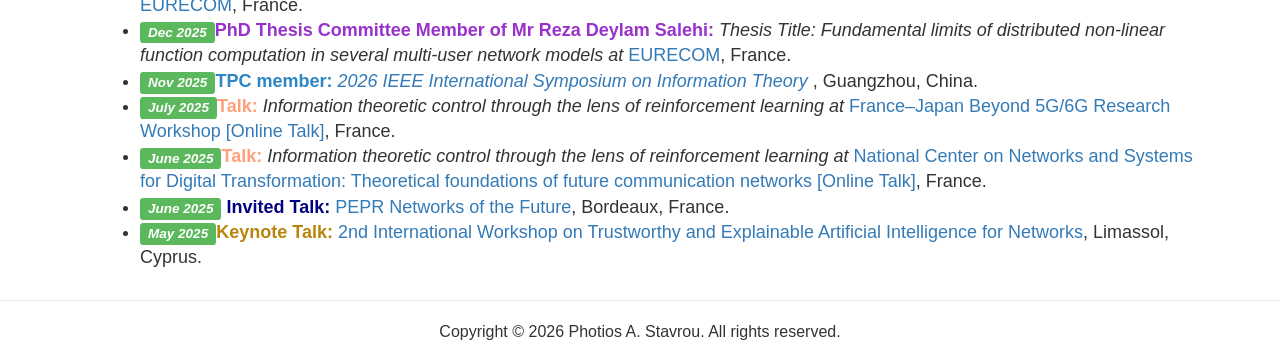
==== commit 290938e7: "Update index.html" ====
--- a/index.html
+++ b/index.html
@@ -216,6 +216,9 @@
                         <hr class="star-primary">
                         <h3>News</h3>
                			<ul>
+							<li><span class="label label-success"><i>Nov 2026</i></span><b><font color="#d2691e">PhD Position Available:</font></b> We are recruiting a PhD student at EURECOM to develop theoretical foundations
+                            and scalable algorithms in reinforcement learning, information theory, decentralized control and uncertainty quantification, jointly with Prof. Matteo Zecchin.
+                            <a href="openings.html"><b>Position details and application instructions</b></a>. Applications are welcome until the position is filled. </li>
 							<li><span class="label label-success"><i>July 2026</i></span><b> Accepted magazine paper </b><i> ``Rate-distortion-perception theory: Redefining the fundamental limits of information representation'' in <a target="https://www.itsoc.org/bits"> IEEE BITS the Information Theory Magazine</a>.</i></li></li>
 							<li><span class="label label-success"><i>July 2026</i></span><b> Accepted journal paper </b><i> ``Simplified dynamic programming for decentralized POMDPs with delayed sharing patterns via change of measure'' in <a target="https://www.sciencedirect.com/journal/european-journal-of-control"> European Journal of Control </a>.</i></li></li>
 							<li><span class="label label-success"><i>July 2026</i></span><b> Accepted conference paper </font> </b><i> ``Information-theoretic meta dynamic programming for signalling and control  of POMDPs''</a> in <a target="https://cdc2026.ieeecss.org/"> IEEE Conference on Decision and Control (CDC)</a>.</i></li></li>
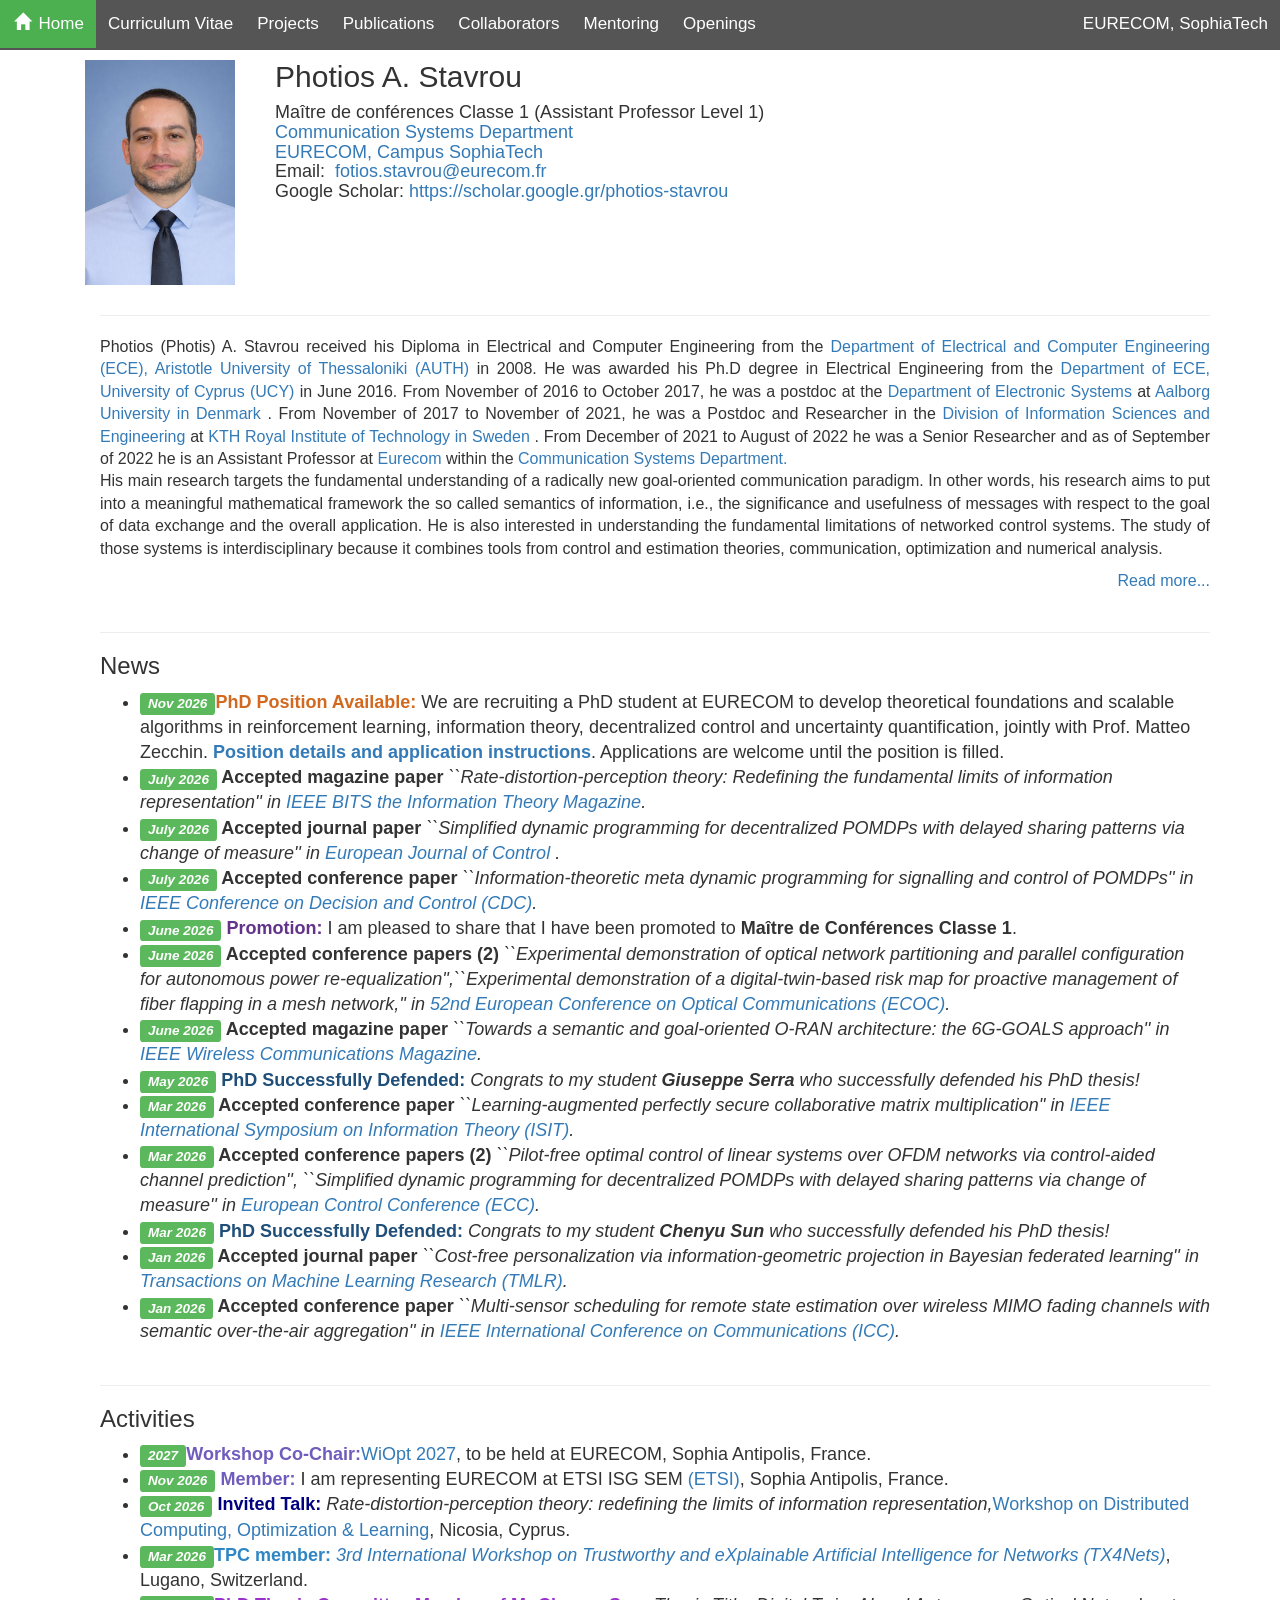
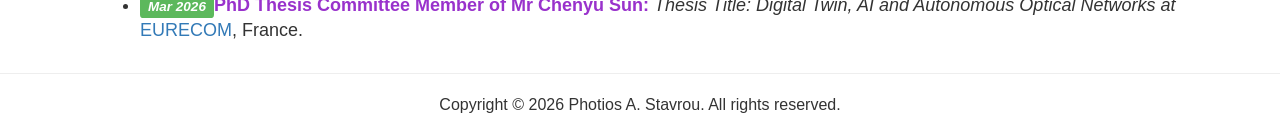
==== commit 62859166: "Update index.html" ====
--- a/index.html
+++ b/index.html
@@ -283,17 +283,19 @@
                         <hr class="star-primary">
                         <h3>Activities</h3>
                         <ul> 
+							<li><span class="label label-success"><i>2027</i></span><b><font color="#705CBD">Workshop Co-Chair:</font></b><a target="_blank" href="https://wiopt2027.github.io/">WiOpt 2027</a>,
+                            to be held at EURECOM, Sophia Antipolis, France.</li>
 							<li><span class="label label-success"><i>Nov 2026</i></span><b> <font color=#705CBD> Member:</font> </b>I am representing EURECOM at ETSI ISG SEM <a target="_blank" href="https://www.etsi.org/">(ETSI)</a>, Sophia Antipolis, France.</li>
                             <li><span class="label label-success"><i>Oct 2026</i></span><b> <font color=#000080>Invited Talk:</font> </b><i>Rate-distortion-perception theory: redefining the limits of information representation,</i><a target="_blank" href="https://themistoklis.org/wdcl2026/">Workshop on Distributed Computing, Optimization & Learning</a>, Nicosia, Cyprus.</li>
                             <li><span class="label label-success"><i>Mar 2026</i></span><b><font color=#2E86C5>TPC member: </font></b><i><a target="_blank" href="https://sites.google.com/view/tx4nets2026/home?authuser=0"> 3rd International Workshop on Trustworthy and eXplainable Artificial Intelligence for Networks (TX4Nets)</a></i>, Lugano, Switzerland.</i></li></li>
                             <li><span class="label label-success"><i>Mar 2026</i></span><b><font color=#9932CC>PhD Thesis Committee Member of Mr Chenyu Sun: </font></b><i> Thesis Title: Digital Twin, AI and Autonomous Optical Networks at </i><a target="_blank" href="https://www.eurecom.fr/en"> EURECOM</a>, France.</i></li></li>
-                            <li><span class="label label-success"><i>Dec 2025</i></span><b><font color=#9932CC>PhD Thesis Committee Member of Mr Reza Deylam Salehi: </font></b><i> Thesis Title: Fundamental limits of distributed non-linear function computation in several multi-user network models at </i><a target="_blank" href="https://www.eurecom.fr/en"> EURECOM</a>, France.</i></li></li>
+                            <!--<li><span class="label label-success"><i>Dec 2025</i></span><b><font color=#9932CC>PhD Thesis Committee Member of Mr Reza Deylam Salehi: </font></b><i> Thesis Title: Fundamental limits of distributed non-linear function computation in several multi-user network models at </i><a target="_blank" href="https://www.eurecom.fr/en"> EURECOM</a>, France.</i></li></li>
                             <li><span class="label label-success"><i>Nov 2025</i></span><b><font color=#2E86C5>TPC member: </font></b><i><a target="_blank" href="https://2026.ieee-isit.org/"> 2026 IEEE International Symposium on Information Theory </a></i>, Guangzhou, China.</i></li></li>
                             <li><span class="label label-success"><i>July 2025</i></span><b><font color=#FFA07A>Talk: </font></b><i>Information theoretic control through the lens of reinforcement learning at </i><a target="_blank" href="">France–Japan Beyond 5G/6G Research Workshop [Online Talk]</a>, France.</i></li></li>
                             <li><span class="label label-success"><i>June 2025</i></span><b><font color=#FFA07A>Talk: </font></b><i>Information theoretic control through the lens of reinforcement learning at </i><a target="_blank" href="https://perso.telecom-paristech.fr/wigger/Foundations_Networks.html">National Center on Networks and Systems for Digital Transformation: Theoretical foundations of future communication networks [Online Talk]</a>, France.</i></li></li>
                             <li><span class="label label-success"><i>June 2025</i></span><b> <font color=#000080>Invited Talk:</font> </b><a target="_blank" href="https://pepr-reseaux.sciencesconf.org/resource/page/id/2">PEPR Networks of the Future</a>, Bordeaux, France.</li>
                             <li><span class="label label-success"><i>May 2025</i></span><b><font color=#B8860B>Keynote Talk: </font></b><a target="_blank" href="https://networking.ifip.org/2025/index.php/workshops/tx4nets">2nd International Workshop on Trustworthy and Explainable Artificial Intelligence for Networks</a>, Limassol, Cyprus.</li>
-                            <!--<li><span class="label label-success"><i>May 2024</i></span><b><font color=#6b00b3>Project F2F meeting: </font></b><i> 6G-GOALS SNS-JU Project Meeting, Capri, Italy, 29-31 of May.</i></li>
+                            <li><span class="label label-success"><i>May 2024</i></span><b><font color=#6b00b3>Project F2F meeting: </font></b><i> 6G-GOALS SNS-JU Project Meeting, Capri, Italy, 29-31 of May.</i></li>
                             <li><span class="label label-success"><i>Feb 2024</i></span><b><font color=#7393B3>Seminar Talk: </font></b><i>On the computation of the rate-distortion-perception function at </i><a target="_blank" href="https://project.inria.fr/peprreseauxdufuturpc9/seminar-series/">PEPR, PC-9: Foundations of Communication Networks Online Seminars (FOUNDS)</a>, French National Agency for Research (ANR), France 2030 Program. [<a target="_blank" href="https://www.canal-u.tv/chaines/founds/founds-seminar-series-talk-06-by-dr-fotios-stavrou-on-the-computation-of-rate">Online link</a>]</i></li></li>
                             <li><span class="label label-success"><i>Jan 2024</i></span><b><font color=#OO8B8B>Kick-off meeting of EU SNS 6G-GOALS: </font></b><a target="_blank" href="https://www.leti-cea.com/cea-tech/leti/english/Pages/Welcome.aspx">CEA-LETI</a>, Grenoble, France.</i></li></li>
                             <li><span class="label label-success"><i>Nov 2023</i></span><b><font color=#FFA07A>Talk: </font></b><i>Information-theoretic perspectives in communications, sensing, and control, at </i><a target="_blank" href="https://www.eurecom.fr/en/node/388">EURECOM</a>, France.</i></li></li>
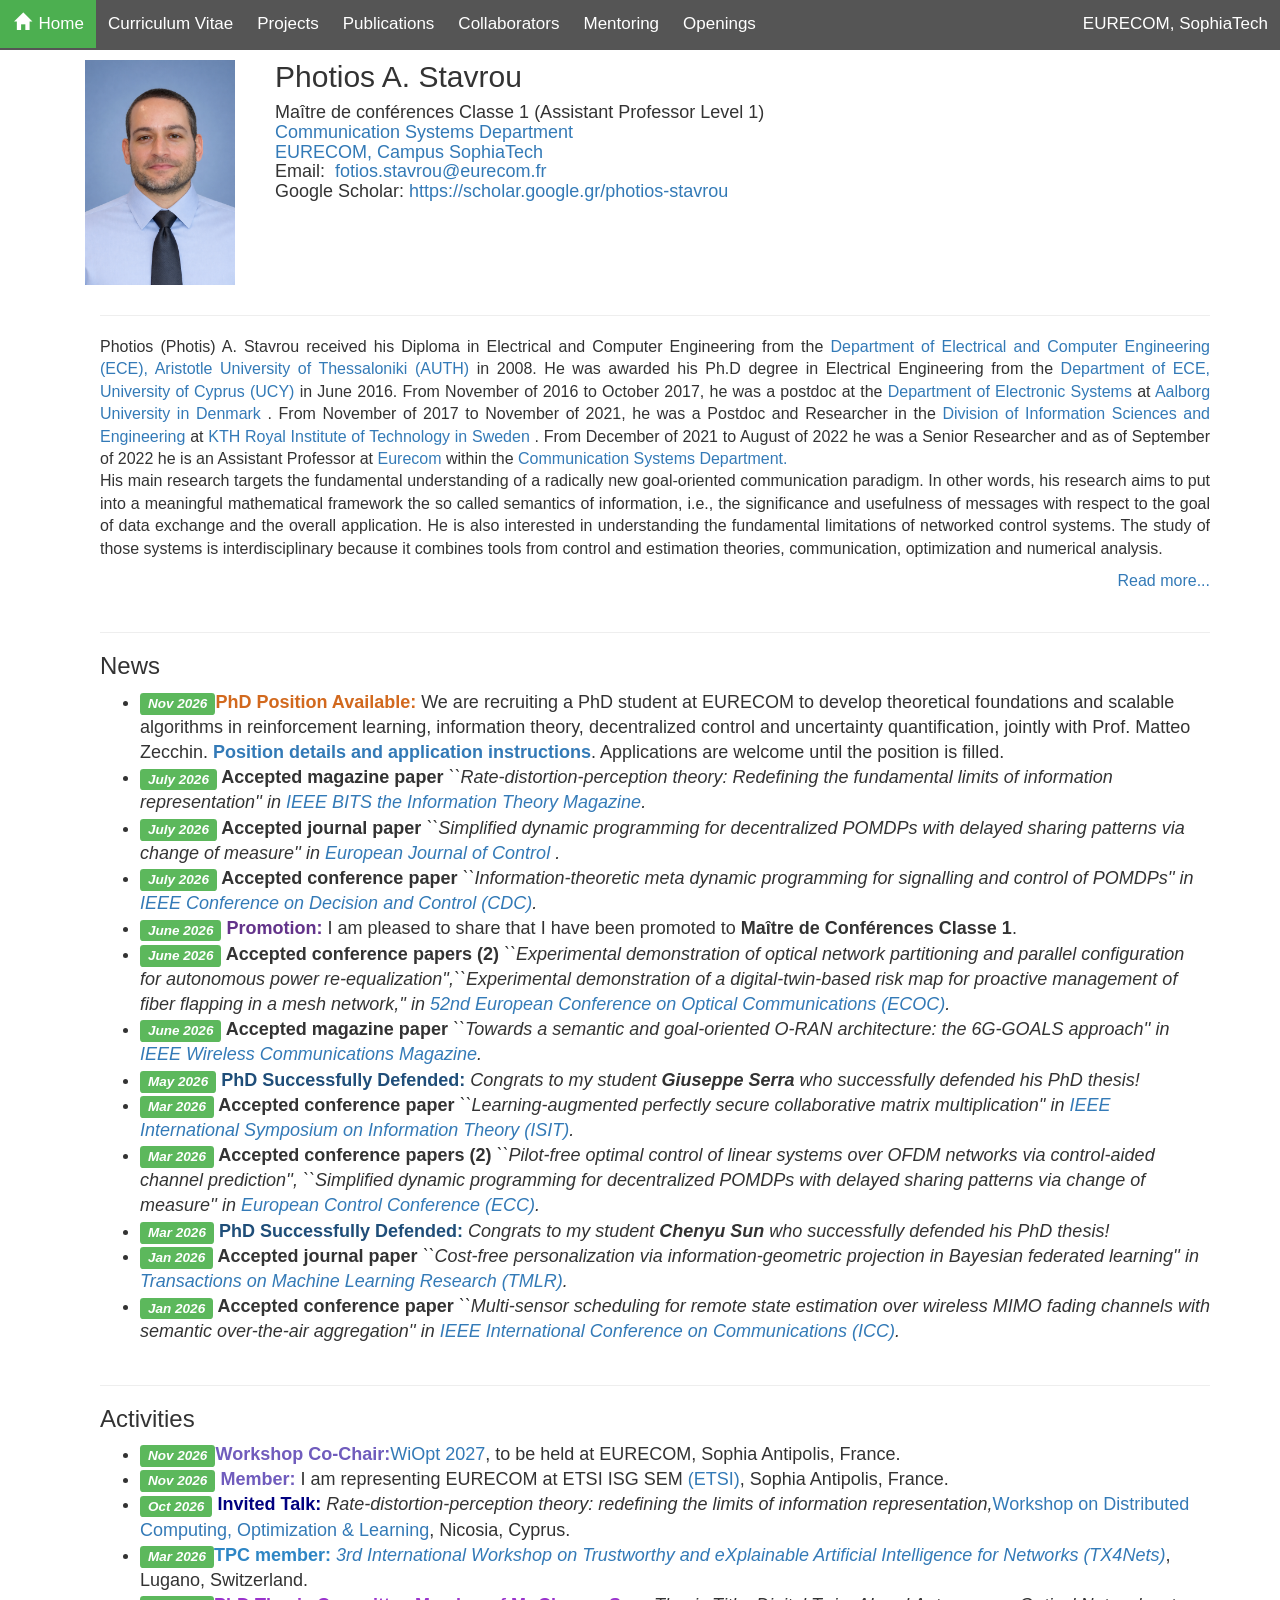
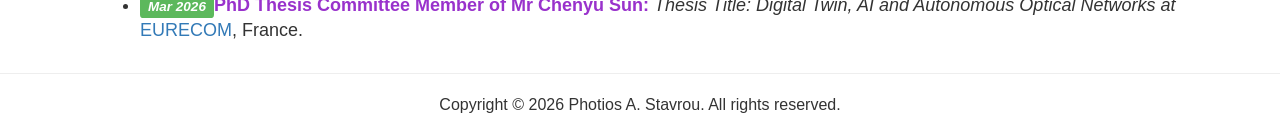
==== commit fccedfc2: "Update index.html" ====
--- a/index.html
+++ b/index.html
@@ -283,7 +283,7 @@
                         <hr class="star-primary">
                         <h3>Activities</h3>
                         <ul> 
-							<li><span class="label label-success"><i>2027</i></span><b><font color="#705CBD">Workshop Co-Chair:</font></b><a target="_blank" href="https://wiopt2027.github.io/">WiOpt 2027</a>,
+							<li><span class="label label-success"><i>Nov 2026</i></span><b><font color="#705CBD">Workshop Co-Chair:</font></b><a target="_blank" href="https://wiopt2027.github.io/">WiOpt 2027</a>,
                             to be held at EURECOM, Sophia Antipolis, France.</li>
 							<li><span class="label label-success"><i>Nov 2026</i></span><b> <font color=#705CBD> Member:</font> </b>I am representing EURECOM at ETSI ISG SEM <a target="_blank" href="https://www.etsi.org/">(ETSI)</a>, Sophia Antipolis, France.</li>
                             <li><span class="label label-success"><i>Oct 2026</i></span><b> <font color=#000080>Invited Talk:</font> </b><i>Rate-distortion-perception theory: redefining the limits of information representation,</i><a target="_blank" href="https://themistoklis.org/wdcl2026/">Workshop on Distributed Computing, Optimization & Learning</a>, Nicosia, Cyprus.</li>
